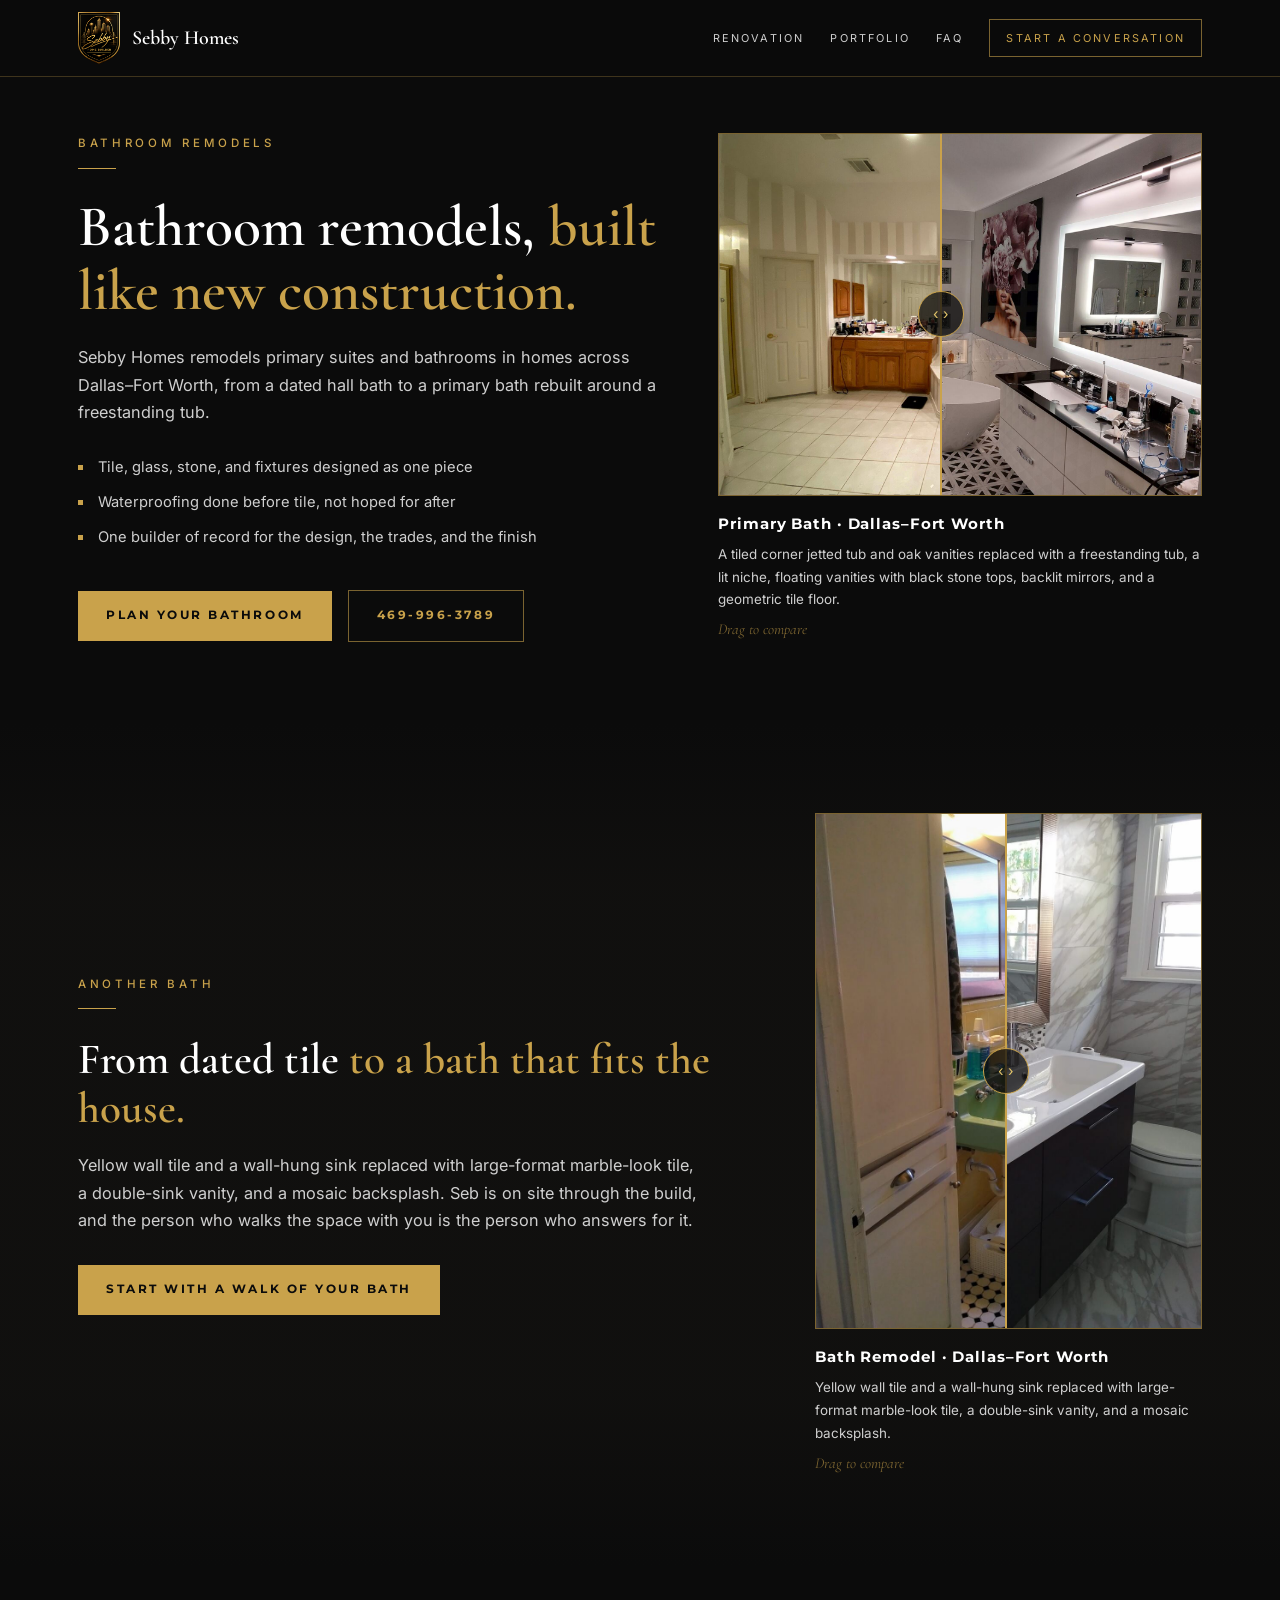
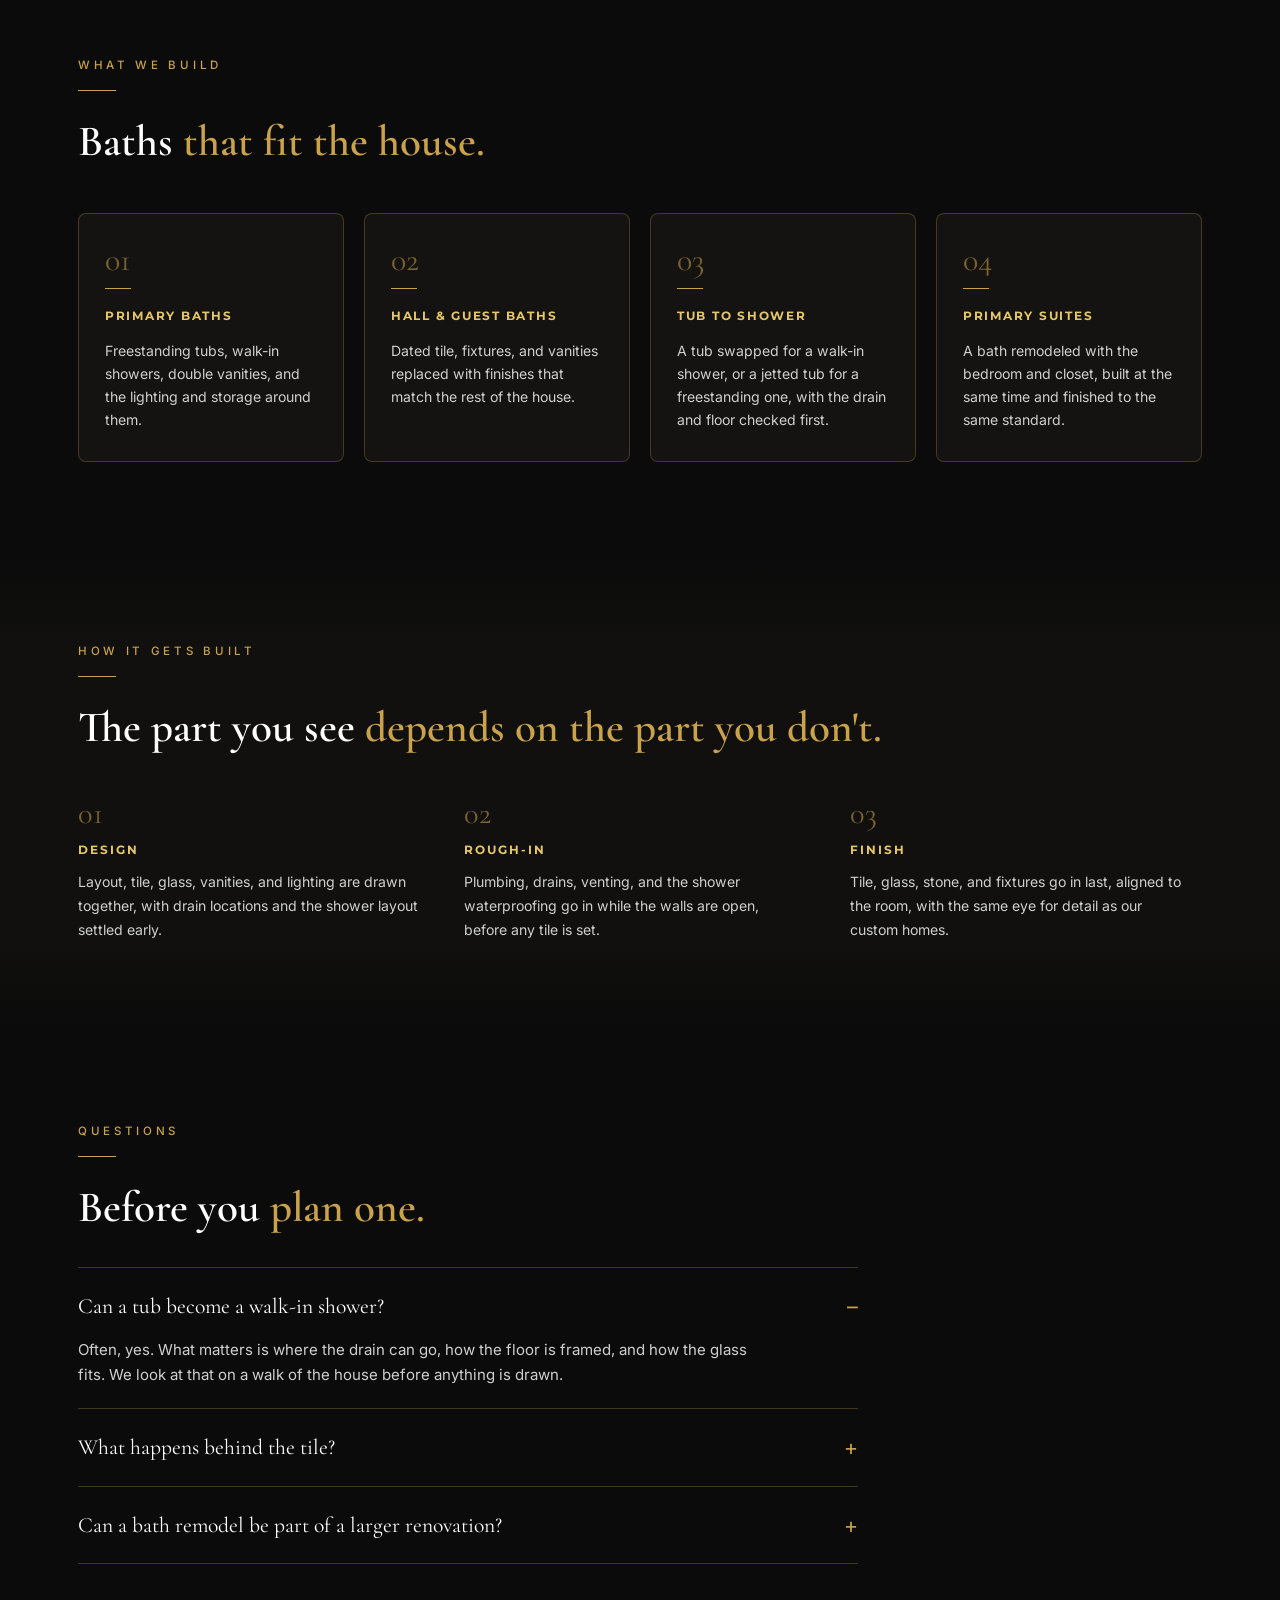
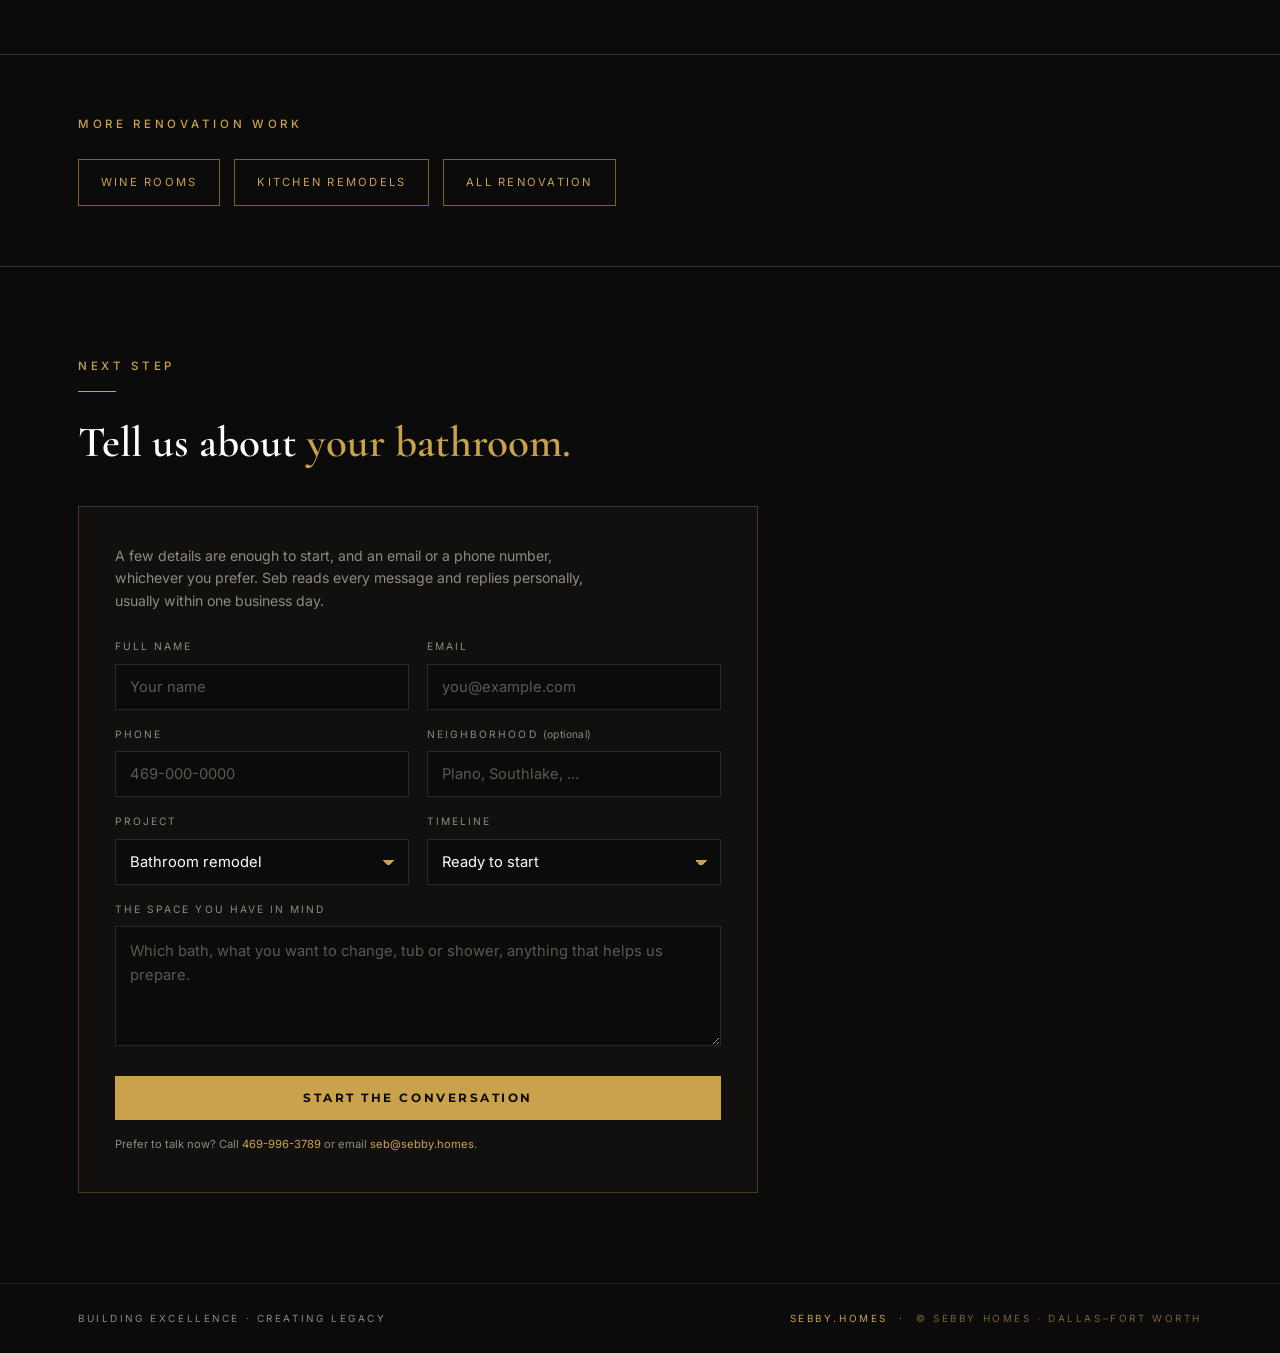
==== bathroom-remodel/index.html @ ac3e48a1 "Count phone-number taps as a phone_tap conversion A tap on any tel: link sends a custom OpenAI pixel" ====
<!DOCTYPE html>
<html lang="en">
<head>
<meta charset="UTF-8">
<!-- ChatGPT Ads Measurement Pixel (data source sebby.homes) -->
<script>
  (function (w, d, s, u) {
    if (w.oaiq) return;
    var q = function () { q.q.push(arguments); };
    q.q = [];
    w.oaiq = q;
    var js = d.createElement(s);
    js.async = true;
    js.src = u;
    var f = d.getElementsByTagName(s)[0];
    f.parentNode.insertBefore(js, f);
  })(window, document, "script", "https://bzrcdn.openai.com/sdk/oaiq.min.js");
  oaiq("init", { pixelId: "YWz1kEyitvtSHHxhEwzzA8" });
</script>
<meta name="viewport" content="width=device-width, initial-scale=1.0">
<title>Bathroom &amp; Primary Bath Remodels in Dallas–Fort Worth · Sebby Homes</title>
<meta name="description" content="Sebby Homes remodels primary baths and bathrooms in Dallas–Fort Worth homes: tile, glass, stone, vanities, and the waterproofing and plumbing behind them, under one builder of record.">
<link rel="canonical" href="https://sebby.homes/bathroom-remodel/">
<meta name="robots" content="index,follow,max-image-preview:large,max-snippet:-1">
<meta name="theme-color" content="#0B0B0B">
<meta name="author" content="Sebby Homes">
<meta name="geo.region" content="US-TX">
<meta name="geo.placename" content="Dallas–Fort Worth, Texas">
<meta property="og:type" content="website">
<meta property="og:site_name" content="Sebby Homes">
<meta property="og:url" content="https://sebby.homes/bathroom-remodel/">
<meta property="og:title" content="Bathroom &amp; Primary Bath Remodels in Dallas–Fort Worth">
<meta property="og:description" content="Primary baths and bathrooms remodeled by Sebby Homes across Dallas–Fort Worth, held to the same standard as our new construction.">
<meta property="og:image" content="https://sebby.homes/assets/photos/reno_bath01_after.jpg">
<meta property="og:image:alt" content="Primary bath with a freestanding tub, lit wall niche, floating vanities, and a geometric tile floor">
<meta name="twitter:card" content="summary_large_image">
<meta name="twitter:image" content="https://sebby.homes/assets/photos/reno_bath01_after.jpg">
<link rel="apple-touch-icon" href="../assets/logo.png">
<link rel="icon" type="image/png" href="../assets/logo.png">
<link rel="preconnect" href="https://fonts.googleapis.com">
<link rel="preconnect" href="https://fonts.gstatic.com" crossorigin>
<link href="https://fonts.googleapis.com/css2?family=Montserrat:wght@600;700;900&family=Cormorant+Garamond:ital,wght@0,500;0,600;1,500&family=Inter:wght@400;500&display=swap" rel="stylesheet">
<script type="application/ld+json">
{
  "@context": "https://schema.org",
  "@graph": [
    {
      "@type": "Service",
      "@id": "https://sebby.homes/bathroom-remodel/#service",
      "name": "Bathroom and primary bath remodeling",
      "serviceType": "Bathroom remodel design and construction",
      "description": "Primary bath and bathroom remodels in existing homes across Dallas–Fort Worth: tile, glass, stone, vanities, and the waterproofing and plumbing behind them.",
      "image": "https://sebby.homes/assets/photos/reno_bath01_after.jpg",
      "url": "https://sebby.homes/bathroom-remodel/",
      "areaServed": {
        "@type": "Place",
        "name": "Dallas–Fort Worth, Texas"
      },
      "provider": {
        "@type": "GeneralContractor",
        "@id": "https://sebby.homes/#business",
        "name": "Sebby Homes",
        "url": "https://sebby.homes/",
        "telephone": "+1-469-996-3789",
        "email": "seb@sebby.homes"
      }
    },
    {
      "@type": "FAQPage",
      "mainEntity": [
        {
          "@type": "Question",
          "name": "Can a tub become a walk-in shower?",
          "acceptedAnswer": {
            "@type": "Answer",
            "text": "Often, yes. What matters is where the drain can go, how the floor is framed, and how the glass fits. We look at that on a walk of the house before anything is drawn."
          }
        },
        {
          "@type": "Question",
          "name": "What happens behind the tile?",
          "acceptedAnswer": {
            "@type": "Answer",
            "text": "The shower is waterproofed and the drains and venting are set before any tile goes on. It is the part you won't see once the room is finished, and the part that decides how it holds up."
          }
        },
        {
          "@type": "Question",
          "name": "Can a bath remodel be part of a larger renovation?",
          "acceptedAnswer": {
            "@type": "Answer",
            "text": "Yes. Baths are often remodeled with the primary suite or a whole-home renovation, and doing it at the same time means the walls are opened once."
          }
        }
      ]
    }
  ]
}
</script>
<style>
:root{
  --black:#0B0B0B;
  --panel:#141311;
  --gold:#C9A24B;
  --gold-bright:#E5C76B;
  --gold-dim:#7A6330;
  --gold-faint:rgba(201,162,75,.28);
  --white:#FFFFFF;
  --muted:#CFCFCF;
  --muted-dim:#8F8A80;
}
*{margin:0;padding:0;box-sizing:border-box}
html{scroll-behavior:smooth}
body{background:var(--black);color:var(--muted);font-family:'Inter',sans-serif;font-size:16px;line-height:1.7;-webkit-font-smoothing:antialiased}
::selection{background:var(--gold);color:var(--black)}
img{display:block;max-width:100%}
a{color:var(--gold);text-decoration:none}
.caps{font-family:'Inter',sans-serif;text-transform:uppercase;letter-spacing:.32em;font-weight:500}
.wrap{max-width:1180px;margin:0 auto;padding:0 28px}
@media(max-width:640px){.wrap{padding:0 16px}}
.rule{width:38px;height:1px;background:var(--gold);border:0;margin:14px 0 26px}
.eyebrow{color:var(--gold);font-size:.72rem}
section{padding:90px 0}
h1,h2{font-family:'Cormorant Garamond',serif;font-weight:600;color:var(--white);line-height:1.12}
h1{font-size:clamp(2.3rem,5.4vw,3.6rem)}
h2{font-size:clamp(1.9rem,4vw,2.7rem)}
h1 em,h2 em{font-style:normal;color:var(--gold)}
.lede{max-width:620px;margin-top:20px;color:var(--muted);font-size:1.02rem}

/* nav: compact, the crest stays small so the page opens on the headline */
nav{position:sticky;top:0;z-index:50;background:rgba(11,11,11,.94);backdrop-filter:blur(10px);border-bottom:1px solid var(--gold-faint)}
nav .wrap{display:flex;align-items:center;justify-content:space-between;gap:16px;padding-top:12px;padding-bottom:12px}
nav .brand{display:flex;align-items:center;gap:12px;flex-shrink:0}
nav .brand img{height:52px;width:auto}
nav .brand b{font-family:'Cormorant Garamond',serif;color:var(--white);font-weight:600;font-size:1.25rem}
nav .links{display:flex;gap:26px;align-items:center}
nav .links a{color:var(--muted);font-size:.68rem;letter-spacing:.2em;text-transform:uppercase;white-space:nowrap;transition:color .3s}
nav .links a:hover{color:var(--gold-bright)}
nav .links a.cta{border:1px solid var(--gold-dim);color:var(--gold);padding:9px 16px}
nav .links a.cta:hover{background:var(--gold);color:var(--black)}
@media(max-width:760px){nav .links a:not(.cta){display:none}nav .brand b{display:none}nav .brand img{height:44px}}

/* intro: copy beside the before / after */
.intro{padding:56px 0 80px}
.introGrid{display:grid;grid-template-columns:6fr 5fr;gap:60px;align-items:center}
@media(max-width:900px){.introGrid{grid-template-columns:1fr;gap:40px}}
.introGrid .facts{list-style:none;margin-top:28px}
.introGrid .facts li{position:relative;padding-left:20px;font-size:.92rem;margin-bottom:10px}
.introGrid .facts li::before{content:"";position:absolute;left:0;top:.66em;width:5px;height:5px;background:var(--gold)}
.btn{display:inline-block;margin-top:30px;background:var(--gold);color:var(--black);padding:15px 28px;font-family:'Montserrat',sans-serif;font-weight:700;font-size:.72rem;letter-spacing:.22em;text-transform:uppercase;transition:background .3s}
.btn:hover{background:var(--gold-bright)}
.btn.ghost{background:none;border:1px solid var(--gold-dim);color:var(--gold);margin-left:12px}
.btn.ghost:hover{background:var(--gold);color:var(--black)}
@media(max-width:480px){.btn.ghost{margin-left:0}}

/* before / after: same behavior as the homepage sliders. Before is the left layer, after the right. */
.baFig{margin:0;min-width:0;max-width:480px;justify-self:center;width:100%}
.ba{position:relative;aspect-ratio:3/4;overflow:hidden;border:1px solid var(--gold-dim);background:var(--panel);cursor:ew-resize;touch-action:pan-y;user-select:none;-webkit-user-select:none;outline:none}
.ba:focus-visible{border-color:var(--gold-bright)}
.ba img{position:absolute;inset:0;width:100%;height:100%;object-fit:cover;display:block;pointer-events:none}
.ba .baBefore{position:absolute;inset:0;clip-path:inset(0 calc(100% - var(--pos,50%)) 0 0)}
.baLine{position:absolute;top:0;bottom:0;left:var(--pos,50%);width:2px;margin-left:-1px;background:var(--gold);pointer-events:none}
.baKnob{position:absolute;top:50%;left:50%;width:46px;height:46px;margin:-23px 0 0 -23px;border-radius:50%;border:1px solid var(--gold);background:rgba(11,11,11,.72);display:flex;align-items:center;justify-content:center;gap:6px;color:var(--gold-bright);font-size:.9rem;line-height:1}
.baFig figcaption{margin-top:16px}
.baFig h3{font-family:'Montserrat',sans-serif;font-size:.92rem;font-weight:700;letter-spacing:.06em;color:var(--white)}
.baFig .feat{font-size:.84rem;color:var(--muted);margin-top:6px}
.baHint{font-family:'Cormorant Garamond',serif;font-style:italic;color:var(--gold-dim);font-size:.95rem;margin-top:6px}

/* build film: vertical phone video beside the copy */
.filmGrid{display:grid;grid-template-columns:7fr 4fr;gap:60px;align-items:center}
@media(max-width:860px){.filmGrid{grid-template-columns:1fr;gap:36px}}
.filmVid{width:100%;max-width:340px;height:auto;aspect-ratio:640/1136;justify-self:center;border:1px solid var(--gold-dim);background:var(--panel);box-shadow:0 30px 70px rgba(0,0,0,.5)}

/* cards */
.grid4{display:grid;grid-template-columns:repeat(4,1fr);gap:20px;margin-top:48px}
@media(max-width:980px){.grid4{grid-template-columns:repeat(2,1fr)}}
@media(max-width:560px){.grid4{grid-template-columns:1fr}}
.card{background:var(--panel);border:1px solid var(--gold-faint);border-radius:8px;padding:30px 26px}
.card .num{font-family:'Cormorant Garamond',serif;font-size:2rem;color:var(--gold-dim);line-height:1}
.card .numRule{width:26px;height:1px;background:var(--gold);margin:12px 0 16px}
.card h3{font-family:'Montserrat',sans-serif;font-size:.78rem;font-weight:700;letter-spacing:.14em;color:var(--gold-bright);text-transform:uppercase;margin-bottom:12px}
.card p{font-size:.88rem;color:var(--muted);line-height:1.65}

/* build order */
.band{background:linear-gradient(180deg,rgba(20,19,17,0) 0%,rgba(20,19,17,.6) 20%,rgba(20,19,17,.6) 80%,rgba(20,19,17,0) 100%)}
.steps{display:grid;grid-template-columns:repeat(3,1fr);gap:34px;margin-top:48px}
@media(max-width:860px){.steps{grid-template-columns:1fr}}
.step .n{font-family:'Cormorant Garamond',serif;font-size:1.9rem;color:var(--gold-dim);line-height:1}
.step h3{font-family:'Montserrat',sans-serif;font-size:.76rem;font-weight:700;letter-spacing:.16em;color:var(--gold-bright);text-transform:uppercase;margin-top:10px}
.step p{font-size:.88rem;margin-top:10px;max-width:340px}

/* faq */
.faq{max-width:780px}
.faq details{border-top:1px solid var(--gold-faint);padding:20px 0}
.faq details:last-child{border-bottom:1px solid var(--gold-faint)}
.faq summary{cursor:pointer;list-style:none;font-family:'Cormorant Garamond',serif;font-size:1.35rem;color:var(--white);display:flex;justify-content:space-between;gap:20px}
.faq summary::-webkit-details-marker{display:none}
.faq summary::after{content:"+";color:var(--gold);font-family:'Inter',sans-serif}
.faq details[open] summary::after{content:"\2013"}
.faq details p{margin-top:12px;font-size:.94rem;max-width:680px}

/* contact form: same fields and endpoint as the homepage */
.contact{border-top:1px solid var(--gold-faint)}
.cform{position:relative;margin-top:40px;max-width:680px;border:1px solid var(--gold-faint);background:rgba(18,17,16,.86);padding:38px 36px}
.cform .csub{font-size:.88rem;color:var(--muted-dim);line-height:1.6;max-width:500px}
.cform form{margin-top:26px;display:grid;grid-template-columns:1fr 1fr;gap:16px 18px}
.cform .full{grid-column:1/-1}
.cform label{display:block;font-size:.64rem;letter-spacing:.2em;text-transform:uppercase;color:var(--muted-dim);margin-bottom:8px}
.cform input,.cform select,.cform textarea{background:#0B0B0B;border:1px solid #2c2a26;color:var(--white);padding:13px 14px;font-family:'Inter',sans-serif;font-size:.92rem;width:100%;outline:none;border-radius:0;-webkit-appearance:none;appearance:none;transition:border-color .3s}
.cform select{background-image:linear-gradient(45deg,transparent 50%,var(--gold) 50%),linear-gradient(135deg,var(--gold) 50%,transparent 50%);background-position:calc(100% - 19px) calc(50% + 1px),calc(100% - 13px) calc(50% + 1px);background-size:6px 6px,6px 6px;background-repeat:no-repeat;padding-right:38px;cursor:pointer}
.cform select option{background:#0B0B0B;color:var(--white)}
.cform textarea{resize:vertical;min-height:120px;line-height:1.6}
.cform input:focus,.cform select:focus,.cform textarea:focus{border-color:var(--gold)}
.cform input::placeholder,.cform textarea::placeholder{color:#5d5952}
.cform .hp{position:absolute;left:-9999px;width:1px;height:1px;overflow:hidden}
.cform .csubmit{margin-top:6px;background:var(--gold);color:var(--black);border:0;padding:15px;font-family:'Montserrat',sans-serif;font-weight:700;font-size:.72rem;letter-spacing:.22em;text-transform:uppercase;cursor:pointer;transition:background .3s}
.cform .csubmit:hover{background:var(--gold-bright)}
.cform .csubmit:disabled{opacity:.5;cursor:wait}
.cform .cfine{grid-column:1/-1;font-size:.7rem;color:var(--muted-dim);line-height:1.6}
.cmsg{margin-top:20px;font-size:.88rem;line-height:1.7;display:none}
.cmsg.ok{display:block;color:var(--gold-bright)}
.cmsg.err{display:block;color:#d27a6a}
@media(max-width:640px){.cform{padding:28px 20px}.cform form{grid-template-columns:1fr}}

footer{border-top:1px solid rgba(201,162,75,.18);padding:26px 0}
footer .wrap{display:flex;justify-content:space-between;align-items:center;flex-wrap:wrap;gap:12px}
footer span{font-size:.62rem;letter-spacing:.26em;text-transform:uppercase;color:var(--muted-dim)}
footer span.gold{color:var(--gold-dim)}

/* landscape before / after */
.ba.wide{aspect-ratio:4/3}
.baFig.wideFig{max-width:600px}
/* sibling pages */
.more{border-top:1px solid var(--gold-faint);padding:60px 0}
.moreRow{display:flex;flex-wrap:wrap;gap:14px;margin-top:24px}
.moreRow a{border:1px solid var(--gold-dim);color:var(--gold);padding:13px 22px;font-size:.7rem;letter-spacing:.2em;text-transform:uppercase;transition:all .3s}
.moreRow a:hover{background:var(--gold);color:var(--black)}
</style>
</head>
<body>

<nav>
  <div class="wrap">
    <a class="brand" href="../">
      <img src="../assets/logo.png" alt="Sebby Homes crest">
      <b>Sebby Homes</b>
    </a>
    <div class="links">
      <a href="../#renovation">Renovation</a>
      <a href="../#proof">Portfolio</a>
      <a href="#faq">FAQ</a>
      <a href="#contact" class="cta">Start a Conversation</a>
    </div>
  </div>
</nav>

<main>
<section class="intro">
  <div class="wrap introGrid">
    <div>
      <div class="eyebrow caps">Bathroom Remodels</div>
      <hr class="rule">
      <h1>Bathroom remodels, <em>built like new construction.</em></h1>
      <p class="lede">Sebby Homes remodels primary suites and bathrooms in homes across Dallas–Fort Worth, from a dated hall bath to a primary bath rebuilt around a freestanding tub.</p>
      <ul class="facts">
        <li>Tile, glass, stone, and fixtures designed as one piece</li>
        <li>Waterproofing done before tile, not hoped for after</li>
        <li>One builder of record for the design, the trades, and the finish</li>
      </ul>
      <a class="btn" href="#contact">Plan your bathroom</a>
      <a class="btn ghost" href="tel:+14699963789">469-996-3789</a>
    </div>
    <figure class="baFig wideFig">
      <div class="ba wide" id="baBath" role="slider" tabindex="0" aria-label="Primary bath, before and after. Drag or use the arrow keys to compare."
           aria-valuemin="0" aria-valuemax="100" aria-valuenow="50">
        <img src="../assets/photos/reno_bath01_after.jpg" width="1600" height="1200"
             alt="After: primary bath with a freestanding tub, lit wall niche, floating vanities with black stone tops, backlit mirrors, and a black-and-white geometric tile floor">
        <div class="baBefore">
          <img src="../assets/photos/reno_bath01_before.jpg" width="1600" height="1200"
               alt="Before: primary bath with striped wallpaper, oak vanities, and a tiled corner jetted tub">
        </div>
        <div class="baLine" aria-hidden="true"><div class="baKnob">&#8249; &#8250;</div></div>
      </div>
      <figcaption>
        <h3>Primary Bath · Dallas–Fort Worth</h3>
        <div class="feat">A tiled corner jetted tub and oak vanities replaced with a freestanding tub, a lit niche, floating vanities with black stone tops, backlit mirrors, and a geometric tile floor.</div>
        <div class="baHint">Drag to compare</div>
      </figcaption>
    </figure>
  </div>
</section>

<section class="band">
  <div class="wrap filmGrid">
    <div>
      <div class="eyebrow caps">Another Bath</div>
      <hr class="rule">
      <h2>From dated tile <em>to a bath that fits the house.</em></h2>
      <p class="lede">Yellow wall tile and a wall-hung sink replaced with large-format
      marble-look tile, a double-sink vanity, and a mosaic backsplash. Seb is on site through the build, and the person who walks the space with you is the person who answers for it.</p>
      <a class="btn" href="#contact">Start with a walk of your bath</a>
    </div>
    <figure class="baFig">
      <div class="ba" id="baBath2" role="slider" tabindex="0" aria-label="Bathroom, before and after. Drag or use the arrow keys to compare."
           aria-valuemin="0" aria-valuemax="100" aria-valuenow="50">
        <img src="../assets/photos/reno_bath02_after.jpg" width="900" height="1200"
             alt="After: bathroom with large-format marble-look tile, a double-sink vanity with dark drawers, and a mosaic backsplash">
        <div class="baBefore">
          <img src="../assets/photos/reno_bath02_before.jpg" width="900" height="1200"
               alt="Before: bathroom with yellow wall tile, a wall-hung green sink, and an octagon mosaic floor">
        </div>
        <div class="baLine" aria-hidden="true"><div class="baKnob">&#8249; &#8250;</div></div>
      </div>
      <figcaption>
        <h3>Bath Remodel · Dallas–Fort Worth</h3>
        <div class="feat">Yellow wall tile and a wall-hung sink replaced with large-format marble-look tile, a double-sink vanity, and a mosaic backsplash.</div>
        <div class="baHint">Drag to compare</div>
      </figcaption>
    </figure>
  </div>
</section>

<section>
  <div class="wrap">
    <div class="eyebrow caps">What we build</div>
    <hr class="rule">
    <h2>Baths <em>that fit the house.</em></h2>
    <div class="grid4">
      <div class="card"><div class="num">01</div><div class="numRule"></div>
        <h3>Primary Baths</h3>
        <p>Freestanding tubs, walk-in showers, double vanities, and the lighting and storage around them.</p></div>
      <div class="card"><div class="num">02</div><div class="numRule"></div>
        <h3>Hall &amp; Guest Baths</h3>
        <p>Dated tile, fixtures, and vanities replaced with finishes that match the rest of the house.</p></div>
      <div class="card"><div class="num">03</div><div class="numRule"></div>
        <h3>Tub to Shower</h3>
        <p>A tub swapped for a walk-in shower, or a jetted tub for a freestanding one, with the drain and floor checked first.</p></div>
      <div class="card"><div class="num">04</div><div class="numRule"></div>
        <h3>Primary Suites</h3>
        <p>A bath remodeled with the bedroom and closet, built at the same time and finished to the same standard.</p></div>
    </div>
  </div>
</section>

<section class="band">
  <div class="wrap">
    <div class="eyebrow caps">How it gets built</div>
    <hr class="rule">
    <h2>The part you see <em>depends on the part you don't.</em></h2>
    <div class="steps">
      <div class="step"><div class="n">01</div><h3>Design</h3>
        <p>Layout, tile, glass, vanities, and lighting are drawn together, with drain locations and the shower layout settled early.</p></div>
      <div class="step"><div class="n">02</div><h3>Rough-in</h3>
        <p>Plumbing, drains, venting, and the shower waterproofing go in while the walls are open, before any tile is set.</p></div>
      <div class="step"><div class="n">03</div><h3>Finish</h3>
        <p>Tile, glass, stone, and fixtures go in last, aligned to the room, with the same eye for detail as our custom homes.</p></div>
    </div>
  </div>
</section>

<section id="faq">
  <div class="wrap">
    <div class="eyebrow caps">Questions</div>
    <hr class="rule">
    <h2>Before you <em>plan one.</em></h2>
    <div class="faq" style="margin-top:36px">
      <details open>
        <summary>Can a tub become a walk-in shower?</summary>
        <p>Often, yes. What matters is where the drain can go, how the floor is framed, and how the glass fits. We look at that on a walk of the house before anything is drawn.</p>
      </details>
      <details>
        <summary>What happens behind the tile?</summary>
        <p>The shower is waterproofed and the drains and venting are set before any tile goes on. It is the part you won't see once the room is finished, and the part that decides how it holds up.</p>
      </details>
      <details>
        <summary>Can a bath remodel be part of a larger renovation?</summary>
        <p>Yes. Baths are often remodeled with the primary suite or a whole-home renovation, and doing it at the same time means the walls are opened once.</p>
      </details>
    </div>
  </div>
</section>

<section class="more">
  <div class="wrap">
    <div class="eyebrow caps">More renovation work</div>
    <div class="moreRow">
      <a href="../wine-rooms/">Wine Rooms</a>
      <a href="../kitchen-remodel/">Kitchen Remodels</a>
      <a href="../#renovation">All renovation</a>
    </div>
  </div>
</section>

<section class="contact" id="contact">
  <div class="wrap">
    <div class="eyebrow caps">Next Step</div>
    <hr class="rule">
    <h2>Tell us about <em>your bathroom.</em></h2>
    <div class="cform">
      <div class="csub">A few details are enough to start, and an email or a phone number,
      whichever you prefer. Seb reads every message and replies personally, usually
      within one business day.</div>
      <form id="cform" novalidate>
        <div>
          <label for="cname">Full name</label>
          <input type="text" id="cname" name="name" autocomplete="name" required maxlength="80" placeholder="Your name">
        </div>
        <div>
          <label for="cemail">Email</label>
          <input type="email" id="cemail" name="email" autocomplete="email" maxlength="120" placeholder="you@example.com">
        </div>
        <div>
          <label for="cphone">Phone</label>
          <input type="tel" id="cphone" name="phone" autocomplete="tel" maxlength="40" placeholder="469-000-0000">
        </div>
        <div>
          <label for="clocation">Neighborhood <span style="text-transform:none;letter-spacing:.04em">(optional)</span></label>
          <input type="text" id="clocation" name="location" maxlength="120" placeholder="Plano, Southlake, ...">
        </div>
        <div>
          <label for="ctype">Project</label>
          <select id="ctype" name="projectType">
            <option selected>Bathroom remodel</option>
            <option>Primary suite or bath as part of a larger renovation</option>
            <option>Not sure yet</option>
          </select>
        </div>
        <div>
          <label for="ctimeline">Timeline</label>
          <select id="ctimeline" name="timeline">
            <option>Ready to start</option>
            <option>Within 6 months</option>
            <option>6 to 12 months</option>
            <option>Exploring</option>
          </select>
        </div>
        <div class="full">
          <label for="cmessage">The space you have in mind</label>
          <textarea id="cmessage" name="message" maxlength="4000" placeholder="Which bath, what you want to change, tub or shower, anything that helps us prepare."></textarea>
        </div>
        <div class="hp" aria-hidden="true">
          <label for="cwebsite">Website</label>
          <input type="text" id="cwebsite" name="website" tabindex="-1" autocomplete="off">
        </div>
        <button class="csubmit full" id="csubmit" type="submit">Start the Conversation</button>
        <div class="cfine">Prefer to talk now? Call <a href="tel:+14699963789">469-996-3789</a>
        or email <a href="mailto:seb@sebby.homes">seb@sebby.homes</a>.</div>
      </form>
      <div class="cmsg" id="cmsg" role="status" aria-live="polite"></div>
    </div>
  </div>
</section>
</main>

<footer>
  <div class="wrap">
    <span>Building Excellence · Creating Legacy</span>
    <span><a href="../">sebby.homes</a> &nbsp;·&nbsp; <span class="gold">© Sebby Homes · Dallas–Fort Worth</span></span>
  </div>
</footer>

<script>
/* ---------- contact form: same endpoint, lead id and pixel event as the homepage ---------- */
const API = 'https://api.sebby.homes';
const cform = document.getElementById('cform'),
      cmsg = document.getElementById('cmsg'),
      csubmit = document.getElementById('csubmit');
const qs = new URLSearchParams(location.search);
// A lead says where it came from; with no tags it still says it came from this page.
const leadSource = [qs.get('utm_source'), qs.get('utm_campaign')].filter(Boolean).join(' / ') || 'bathroom-remodel page';
const sha256 = async s => [...new Uint8Array(await crypto.subtle.digest('SHA-256', new TextEncoder().encode(s)))]
  .map(b => b.toString(16).padStart(2, '0')).join('');
const pixelCookie = name => {
  const c = document.cookie.split('; ').find(p => p.startsWith(name + '='));
  try { return c ? decodeURIComponent(c.slice(name.length + 1)) : ''; } catch (e) { return ''; }
};
const measureLead = async (leadId, email, phone) => {
  let digits = phone.replace(/\D/g, '').replace(/^0+/, '');
  if (digits.length === 10) digits = '1' + digits;
  const user = {country: 'US'};
  if (email) user.email_sha256 = await sha256(email.trim().toLowerCase());
  if (digits) user.phone_number_sha256 = await sha256(digits);
  oaiq('init', {user});
  oaiq('measure', 'lead_created', {type: 'customer_action'}, {event_id: leadId});
};
cform.addEventListener('submit', async e => {
  e.preventDefault();
  const val = id => document.getElementById(id).value.trim();
  const name = val('cname'), email = val('cemail'), phone = val('cphone');
  const err = name.length < 2 ? 'Please enter your full name.'
    : !email && !phone ? 'Please leave an email or a phone number so Seb can reach you.'
    : email && !/^[^@\s]+@[^@\s]+\.[^@\s]+$/.test(email) ? 'Please check your email address.'
    : phone && phone.replace(/\D/g, '').length < 10 ? 'Please check your phone number.'
    : '';
  if (err) {
    cmsg.className = 'cmsg err';
    cmsg.textContent = err;
    return;
  }
  csubmit.disabled = true;
  const leadId = 'lead_' + (crypto.randomUUID ? crypto.randomUUID() : Date.now() + '_' + Math.random().toString(36).slice(2));
  try {
    const r = await fetch(API + '/contact', {
      method: 'POST',
      headers: {'Content-Type': 'application/json'},
      body: JSON.stringify({
        name, email,
        phone,
        location: val('clocation'),
        projectType: val('ctype'),
        timeline: val('ctimeline'),
        message: val('cmessage'),
        source: leadSource,
        leadId,
        oppref: pixelCookie('__oppref'),
        obref: pixelCookie('__obref'),
        website: val('cwebsite')
      })
    });
    const j = await r.json();
    if (j.ok) {
      measureLead(leadId, email, phone).catch(() => {});
      cform.style.display = 'none';
      cmsg.className = 'cmsg ok';
      cmsg.textContent = 'Thank you, ' + name.split(' ')[0] + '. Your message is with Seb' +
        (email ? ', and a copy is on its way to ' + email + '.' : '.') +
        ' You will hear back within one business day.';
    } else if (r.status === 429) {
      cmsg.className = 'cmsg err';
      cmsg.textContent = 'We already have a message from you. Give us a few minutes, or call 469-996-3789.';
    } else { throw new Error(j.error || 'failed'); }
  } catch (err) {
    cmsg.className = 'cmsg err';
    cmsg.textContent = 'Something went wrong sending your message. Please try again, or email seb@sebby.homes.';
  }
  csubmit.disabled = false;
});

/* ---------- before / after ----------
   No labels: the before photo is always the left (clipped) layer, the after photo the right. */
const reduceMotion = matchMedia('(prefers-reduced-motion: reduce)').matches;
document.querySelectorAll('.ba').forEach(ba => {
  let pos = 50, dragging = false, touched = false, raf = 0;
  const set = v => {
    pos = Math.max(0, Math.min(100, v));
    ba.style.setProperty('--pos', pos + '%');
    ba.setAttribute('aria-valuenow', Math.round(pos));
  };
  const fromEvent = e => {
    const r = ba.getBoundingClientRect();
    set((e.clientX - r.left) / r.width * 100);
  };
  const stopSweep = () => { touched = true; cancelAnimationFrame(raf); };
  ba.addEventListener('pointerdown', e => {
    stopSweep(); dragging = true; ba.setPointerCapture(e.pointerId); fromEvent(e);
  });
  ba.addEventListener('pointermove', e => { if (dragging) fromEvent(e); });
  ['pointerup', 'pointercancel'].forEach(t => ba.addEventListener(t, () => { dragging = false; }));
  ba.addEventListener('keydown', e => {
    const step = e.shiftKey ? 10 : 2;
    if (e.key === 'ArrowLeft' || e.key === 'ArrowDown') { stopSweep(); set(pos - step); e.preventDefault(); }
    if (e.key === 'ArrowRight' || e.key === 'ArrowUp') { stopSweep(); set(pos + step); e.preventDefault(); }
    if (e.key === 'Home') { stopSweep(); set(0); e.preventDefault(); }
    if (e.key === 'End') { stopSweep(); set(100); e.preventDefault(); }
  });
  set(50);
  // Sweep the divider 14% -> 86% -> 50% while on screen, until someone grabs it.
  if (reduceMotion) return;
  const ease = t => t < .5 ? 2 * t * t : 1 - Math.pow(-2 * t + 2, 2) / 2;
  const legs = [[50, 14, 1400], [14, 86, 2200], [86, 50, 1400], [50, 50, 1600]];
  let visible = false, leg = 0, t0 = 0;
  const tick = now => {
    if (touched || !visible) return;
    const [a, b, d] = legs[leg];
    const t = Math.min(1, (now - t0) / d);
    set(a + (b - a) * ease(t));
    if (t >= 1) { leg = (leg + 1) % legs.length; t0 = now; }
    raf = requestAnimationFrame(tick);
  };
  new IntersectionObserver(([en]) => {
    visible = en.isIntersecting;
    if (visible && !touched) { cancelAnimationFrame(raf); leg = 0; t0 = performance.now(); raf = requestAnimationFrame(tick); }
  }, {threshold: .5}).observe(ba);
});
</script>
<script>
/* ---------- phone tap: a tap on any tel: link counts as a "phone_tap" conversion, once per visit ---------- */
document.addEventListener('click', e => {
  const a = e.target.closest && e.target.closest('a[href^="tel:"]');
  if (!a || !window.oaiq) return;
  try { if (sessionStorage.getItem('sh_phone_tap')) return; sessionStorage.setItem('sh_phone_tap', '1'); } catch (err) {}
  const id = 'tap_' + (crypto.randomUUID ? crypto.randomUUID() : Date.now() + '_' + Math.random().toString(36).slice(2));
  oaiq('measure', 'custom', {type: 'custom'}, {custom_event_name: 'phone_tap', event_id: id});
});
</script>
</body>
</html>
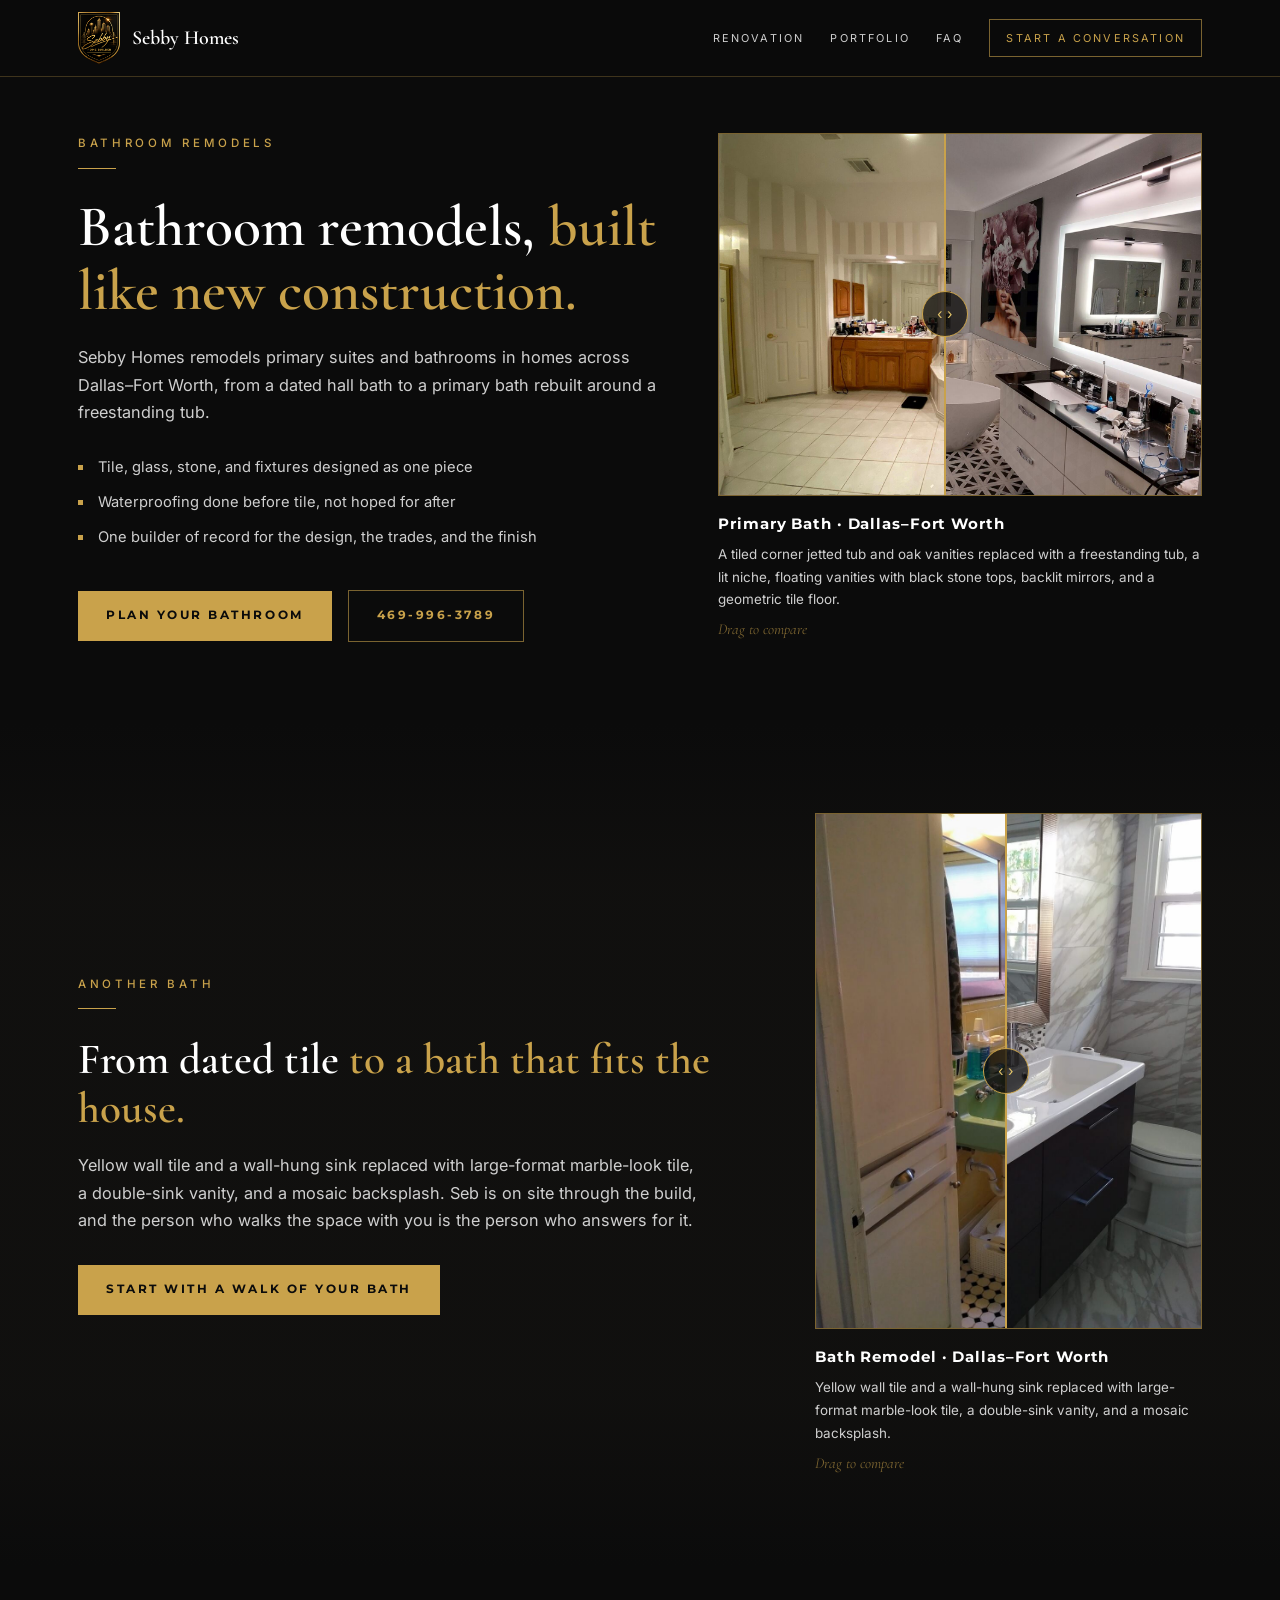
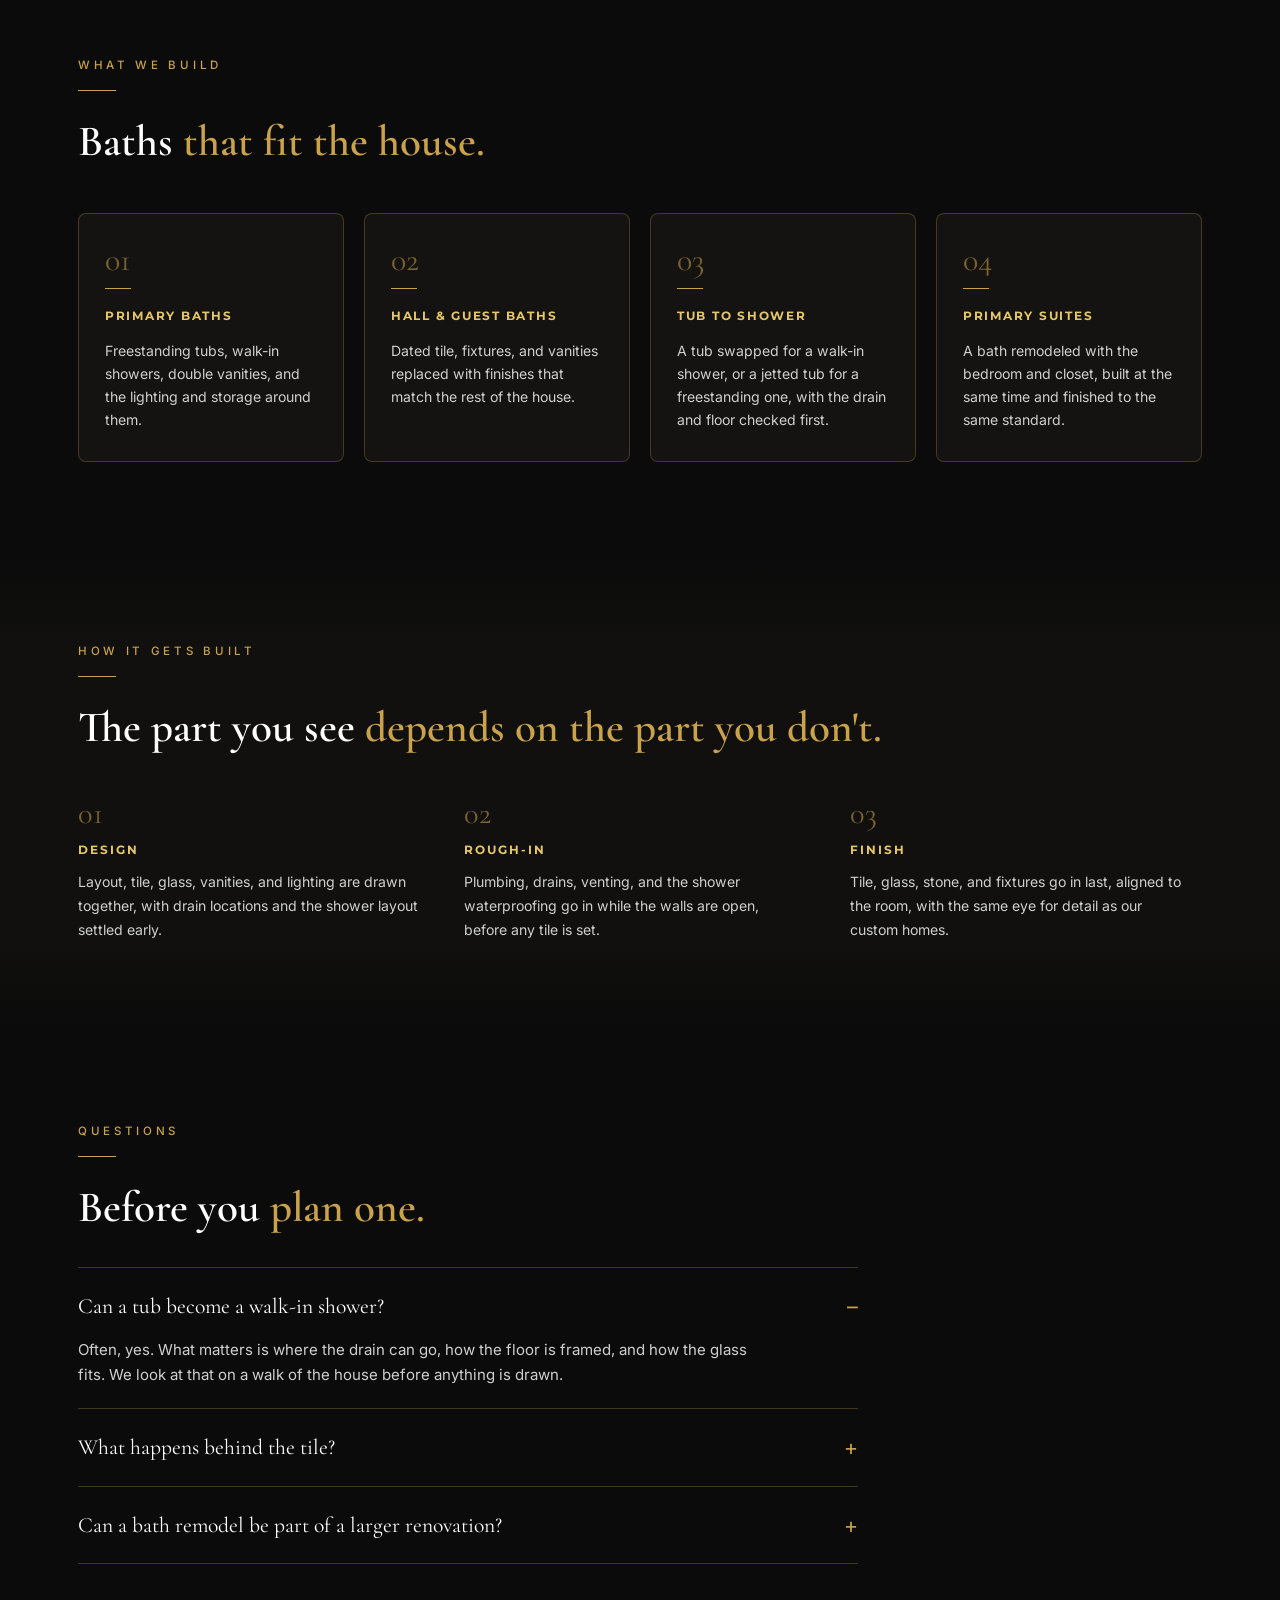
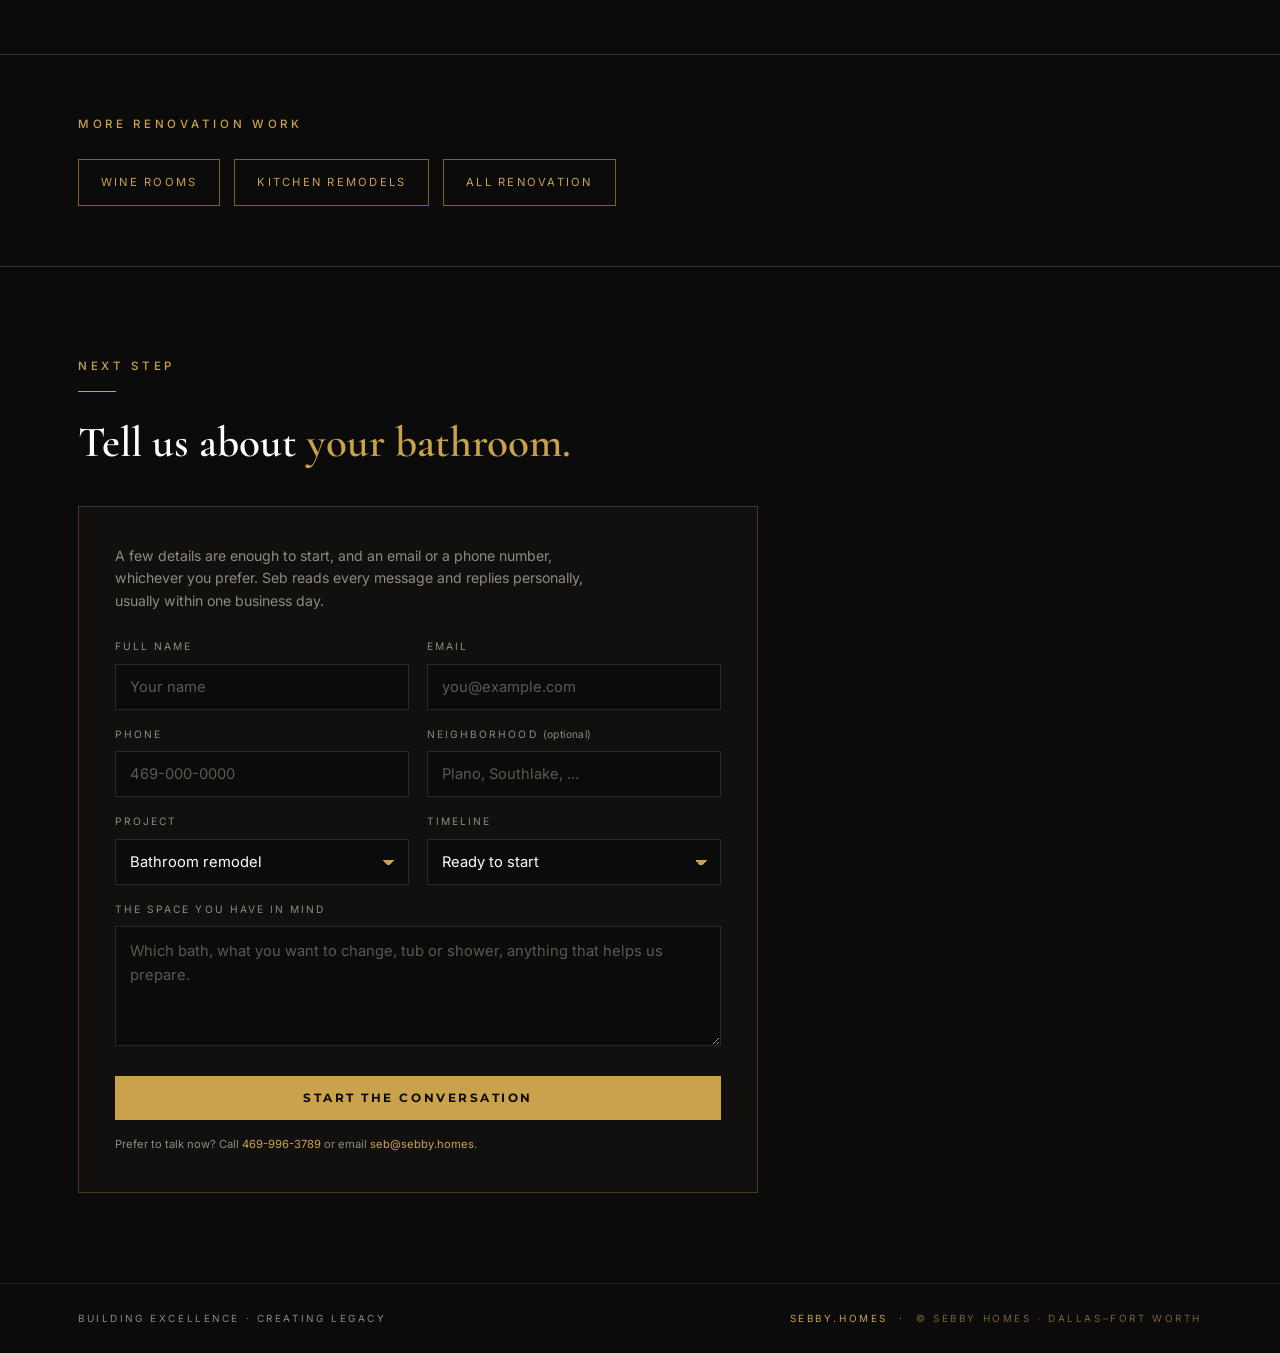
==== commit 9c800f50: "Send phone taps as appointment_scheduled so they count as a conversion Ads Manager builds conversion" ====
--- a/bathroom-remodel/index.html
+++ b/bathroom-remodel/index.html
@@ -584,13 +584,14 @@
 });
 </script>
 <script>
-/* ---------- phone tap: a tap on any tel: link counts as a "phone_tap" conversion, once per visit ---------- */
+/* ---------- phone tap: a tap on any tel: link counts once per visit. Ads Manager only builds conversions
+   on standard events, so it is sent as appointment_scheduled and reported there as the "Phone tap" conversion. ---------- */
 document.addEventListener('click', e => {
   const a = e.target.closest && e.target.closest('a[href^="tel:"]');
   if (!a || !window.oaiq) return;
   try { if (sessionStorage.getItem('sh_phone_tap')) return; sessionStorage.setItem('sh_phone_tap', '1'); } catch (err) {}
   const id = 'tap_' + (crypto.randomUUID ? crypto.randomUUID() : Date.now() + '_' + Math.random().toString(36).slice(2));
-  oaiq('measure', 'custom', {type: 'custom'}, {custom_event_name: 'phone_tap', event_id: id});
+  oaiq('measure', 'appointment_scheduled', {type: 'customer_action'}, {event_id: id});
 });
 </script>
 </body>
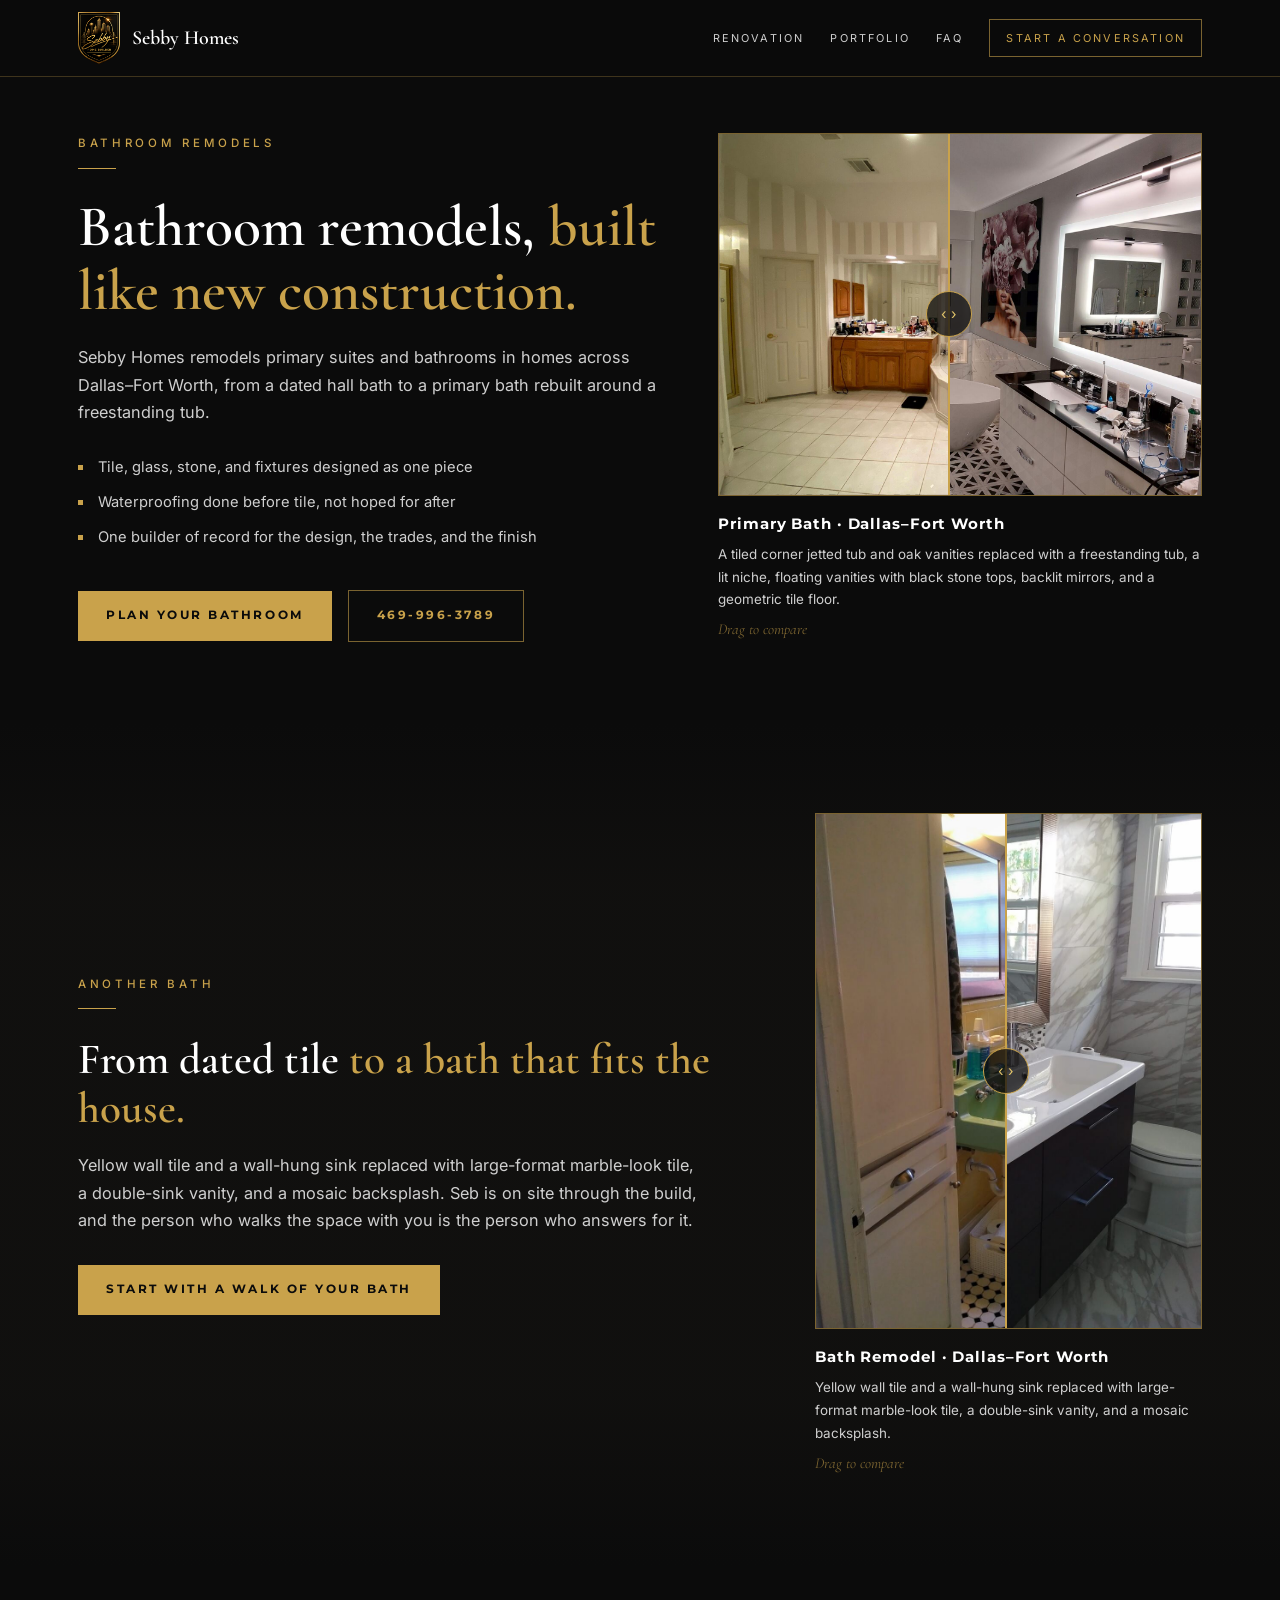
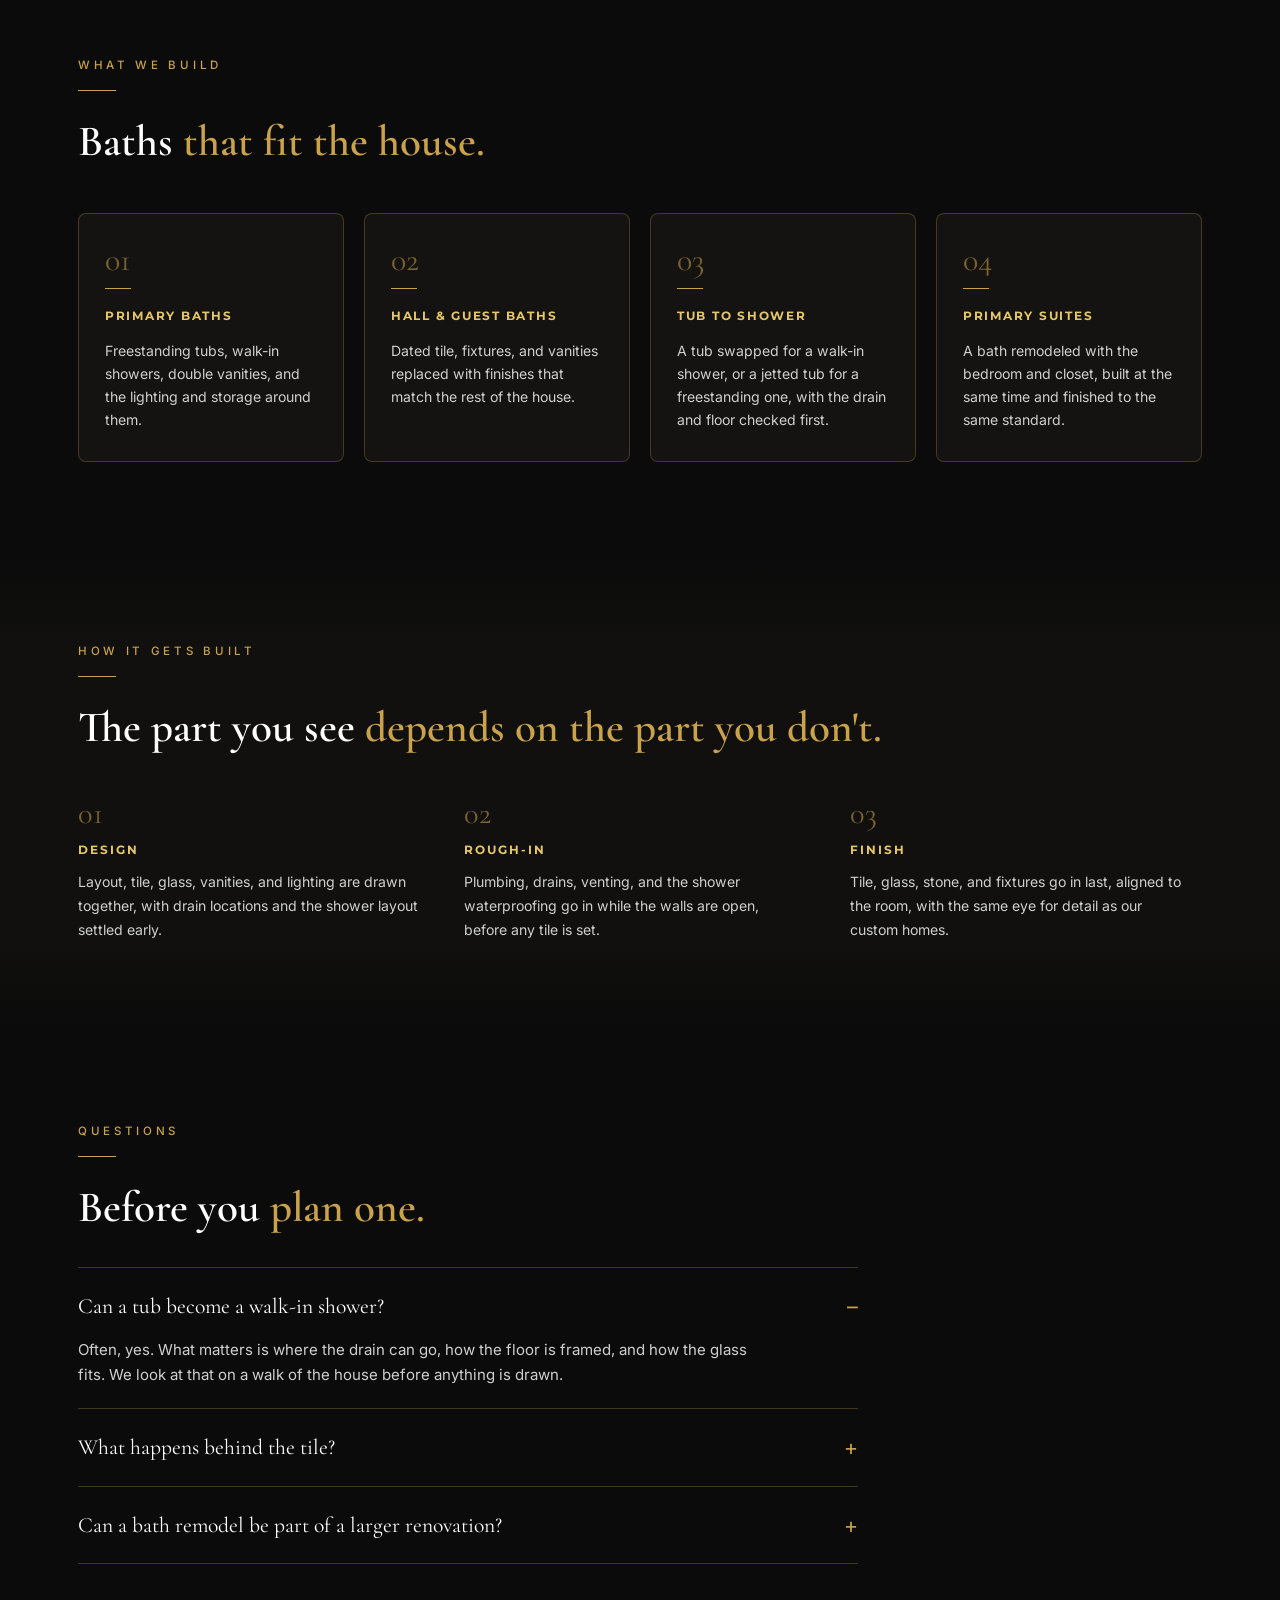
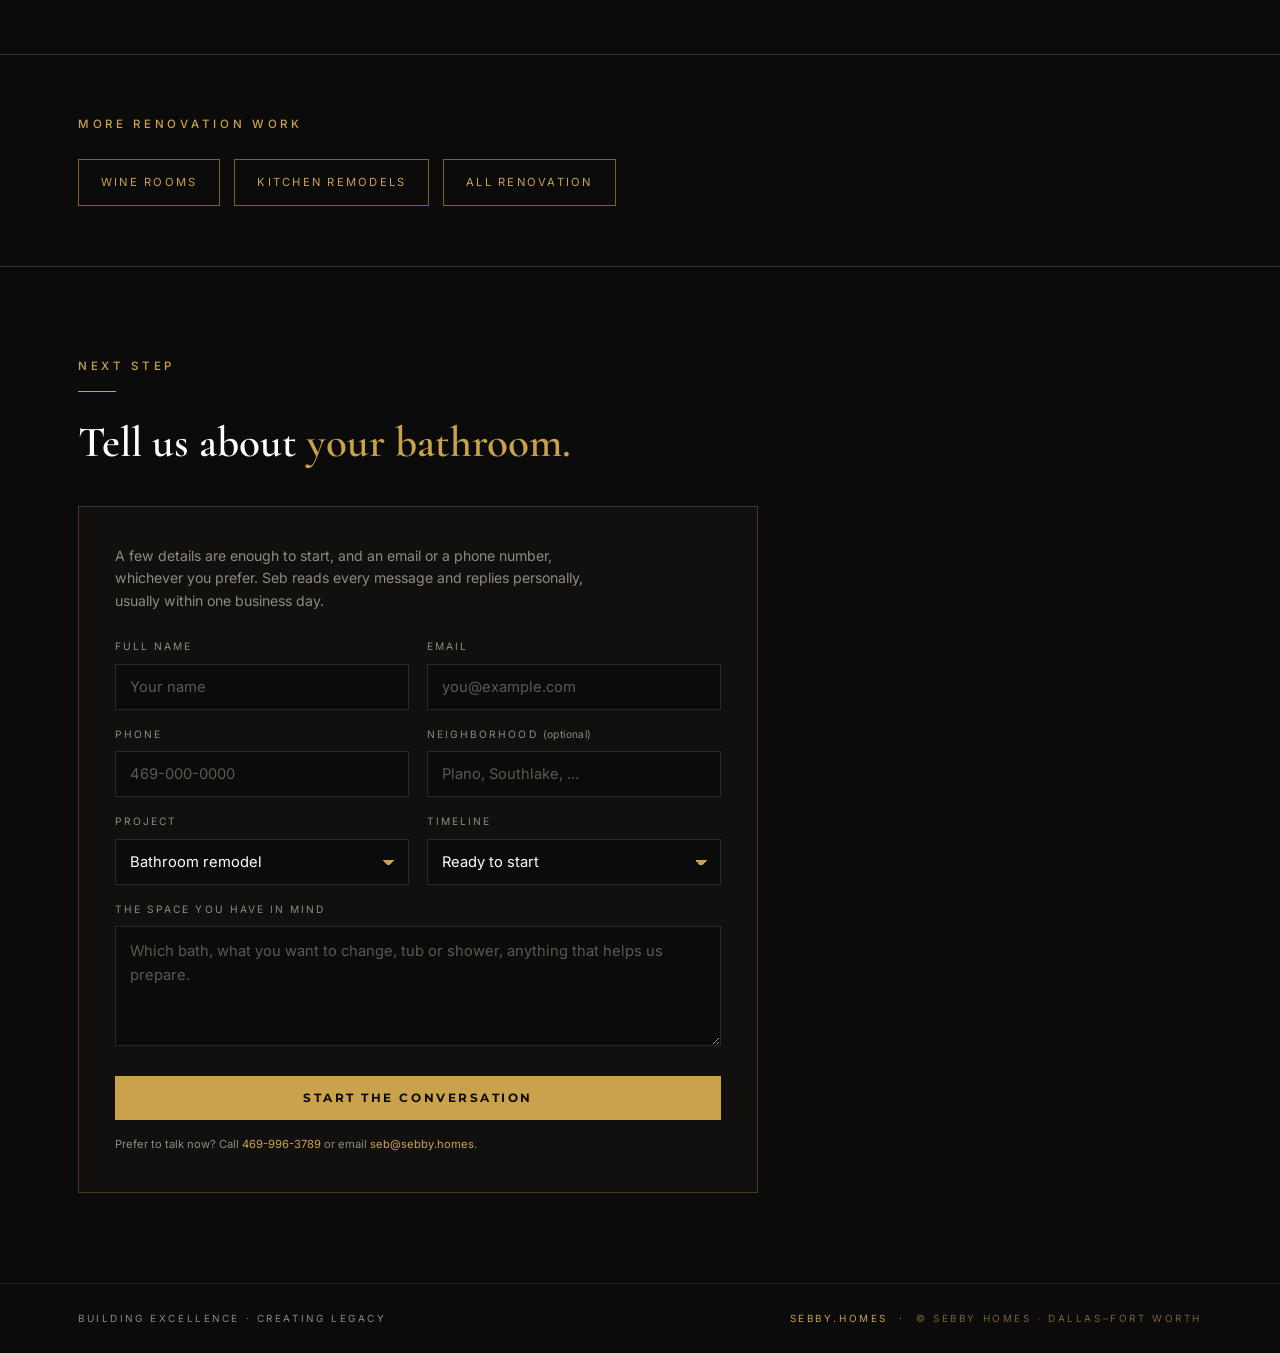
==== commit d639cd57: "Send a page_viewed pixel event on every page load Two ChatGPT ad clicks came in with no lead or phon" ====
--- a/bathroom-remodel/index.html
+++ b/bathroom-remodel/index.html
@@ -16,6 +16,8 @@
     f.parentNode.insertBefore(js, f);
   })(window, document, "script", "https://bzrcdn.openai.com/sdk/oaiq.min.js");
   oaiq("init", { pixelId: "YWz1kEyitvtSHHxhEwzzA8" });
+  // one page_viewed per load, so an ad click shows in Ads Manager even when the visitor never calls or writes
+  oaiq("measure", "page_viewed", { type: "contents" });
 </script>
 <meta name="viewport" content="width=device-width, initial-scale=1.0">
 <title>Bathroom &amp; Primary Bath Remodels in Dallas–Fort Worth · Sebby Homes</title>
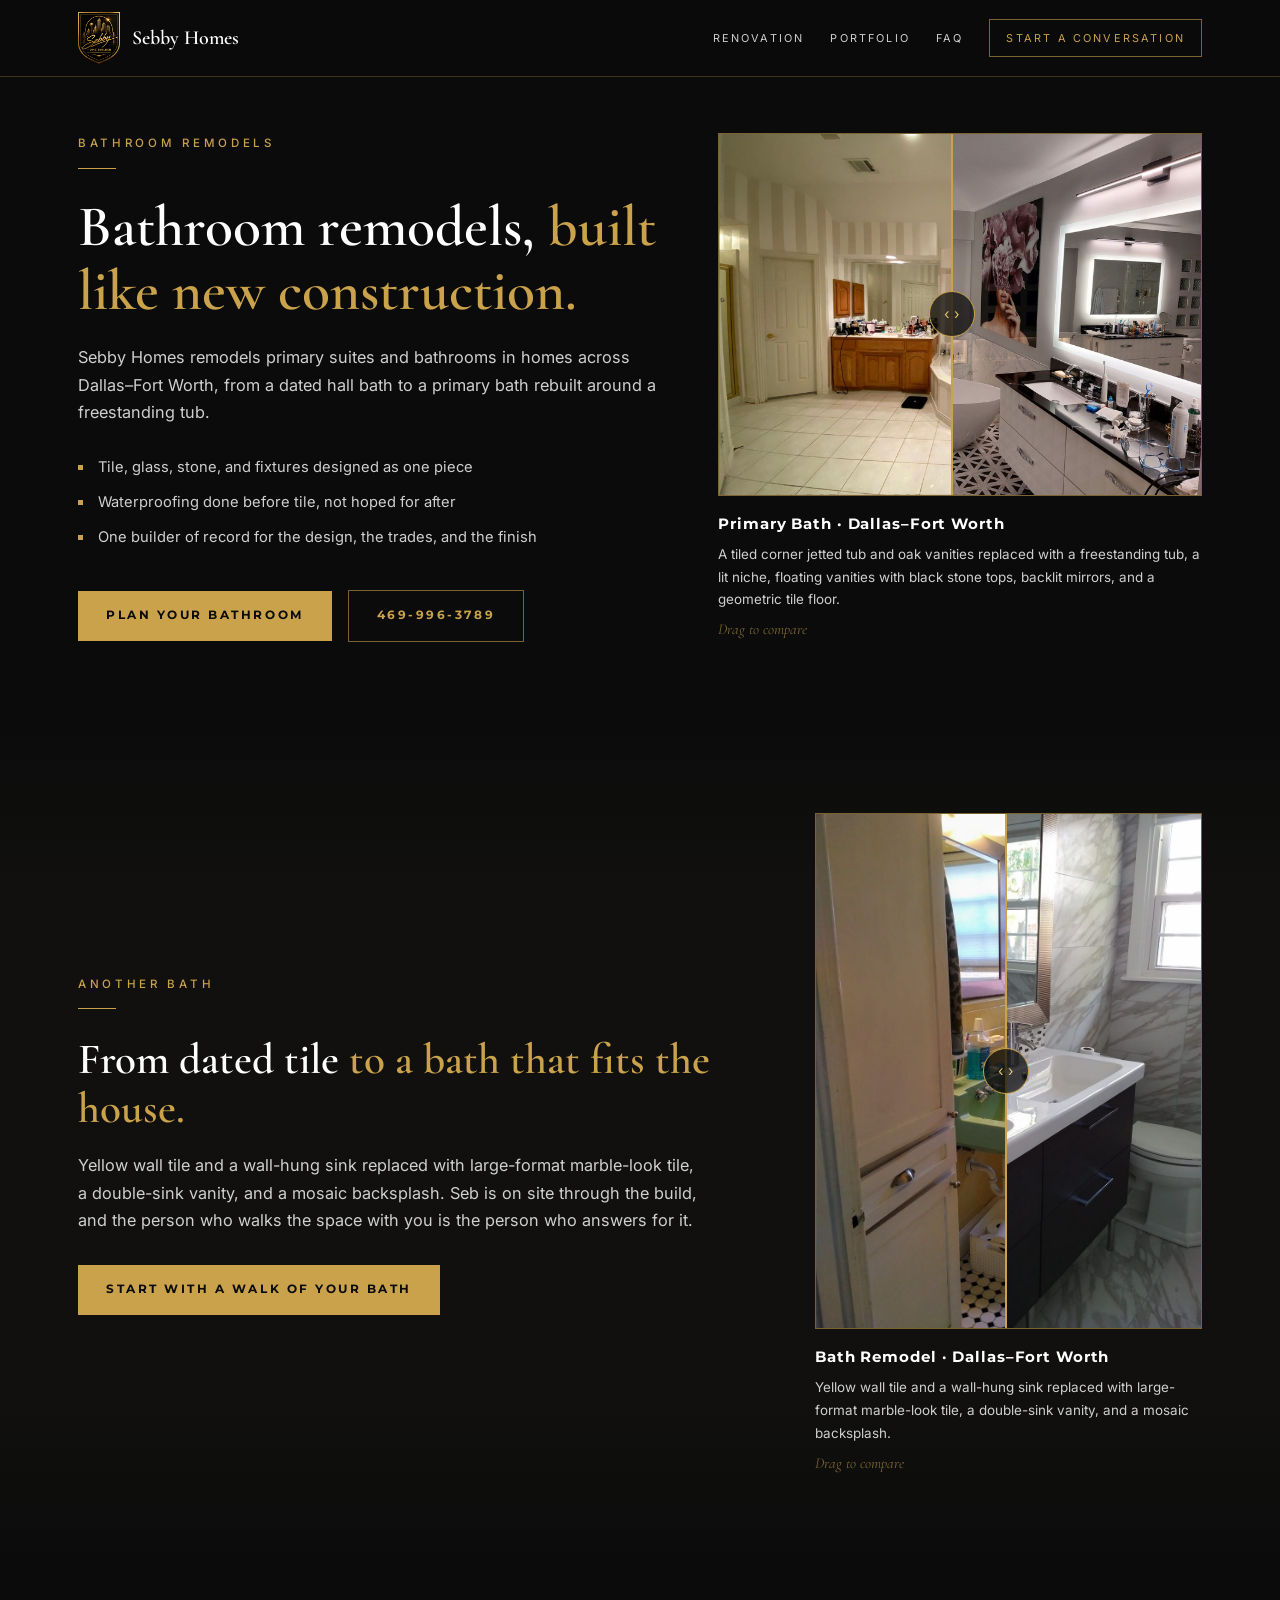
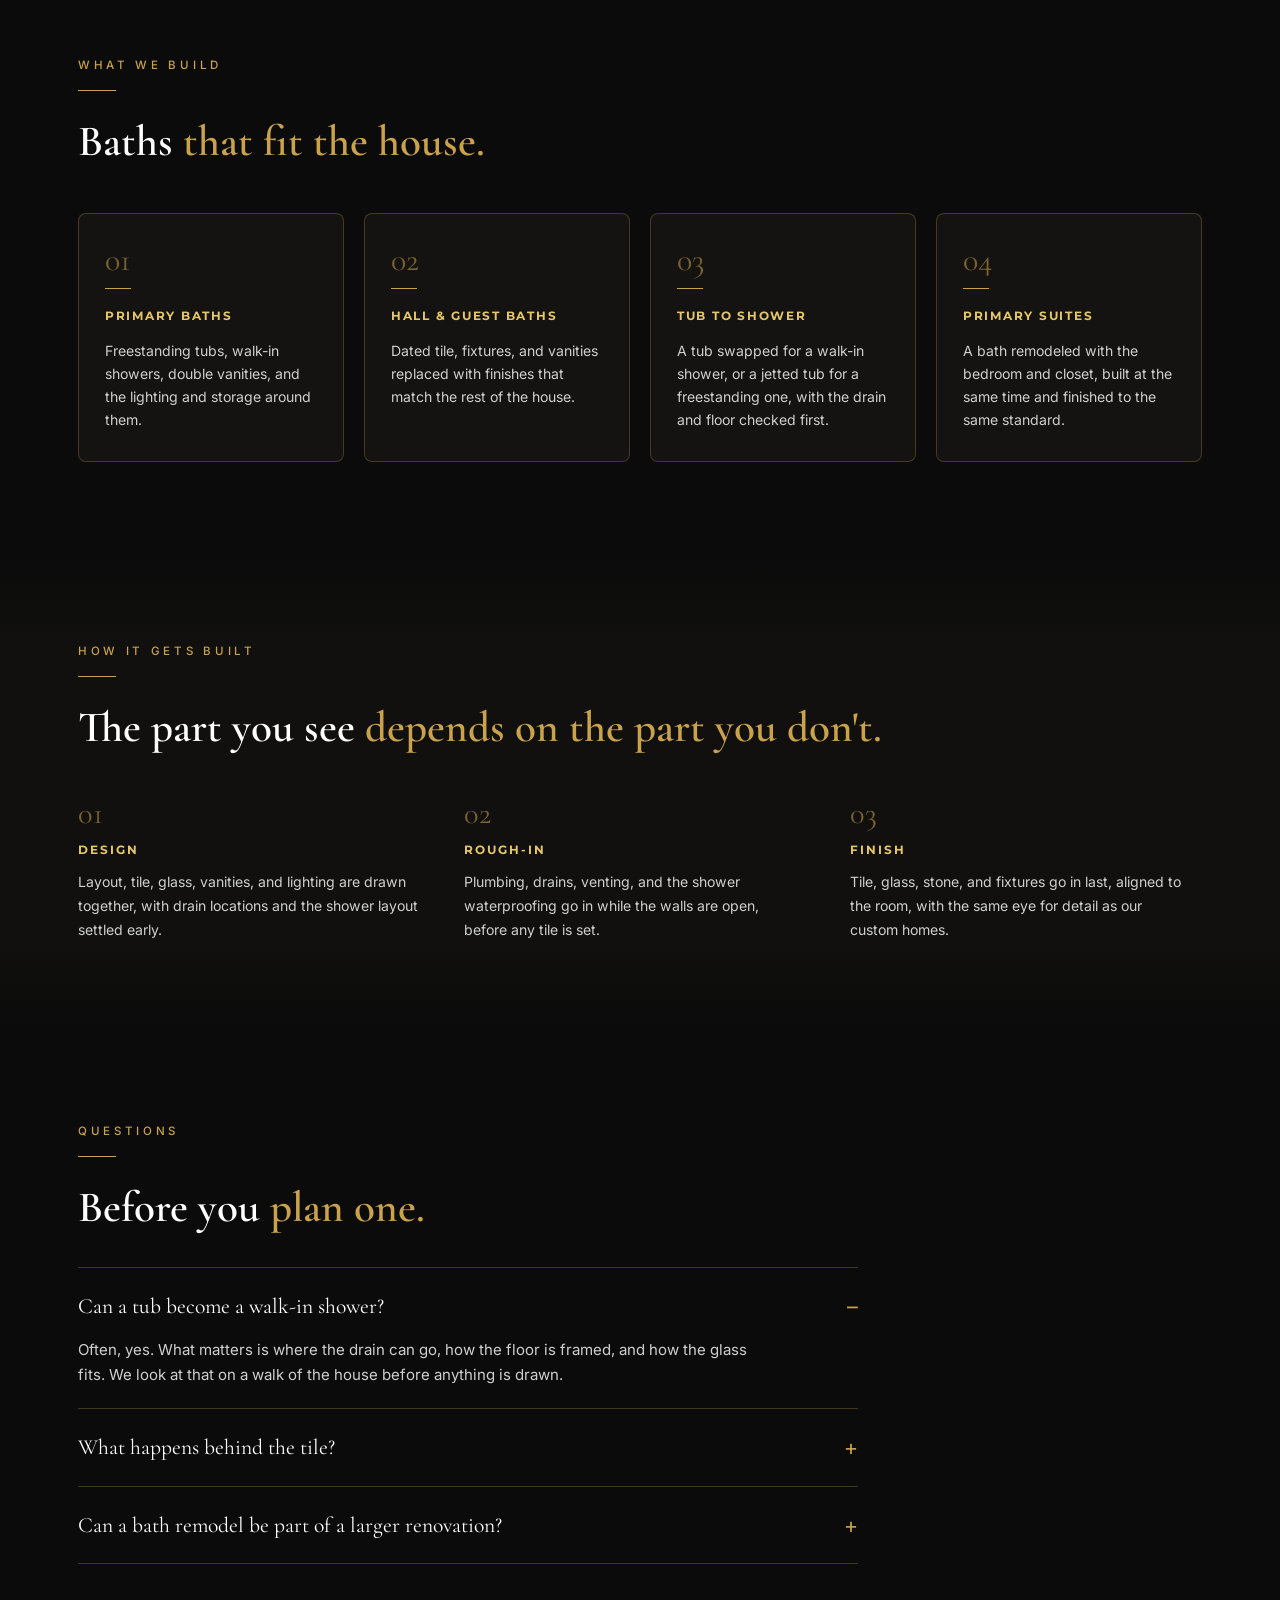
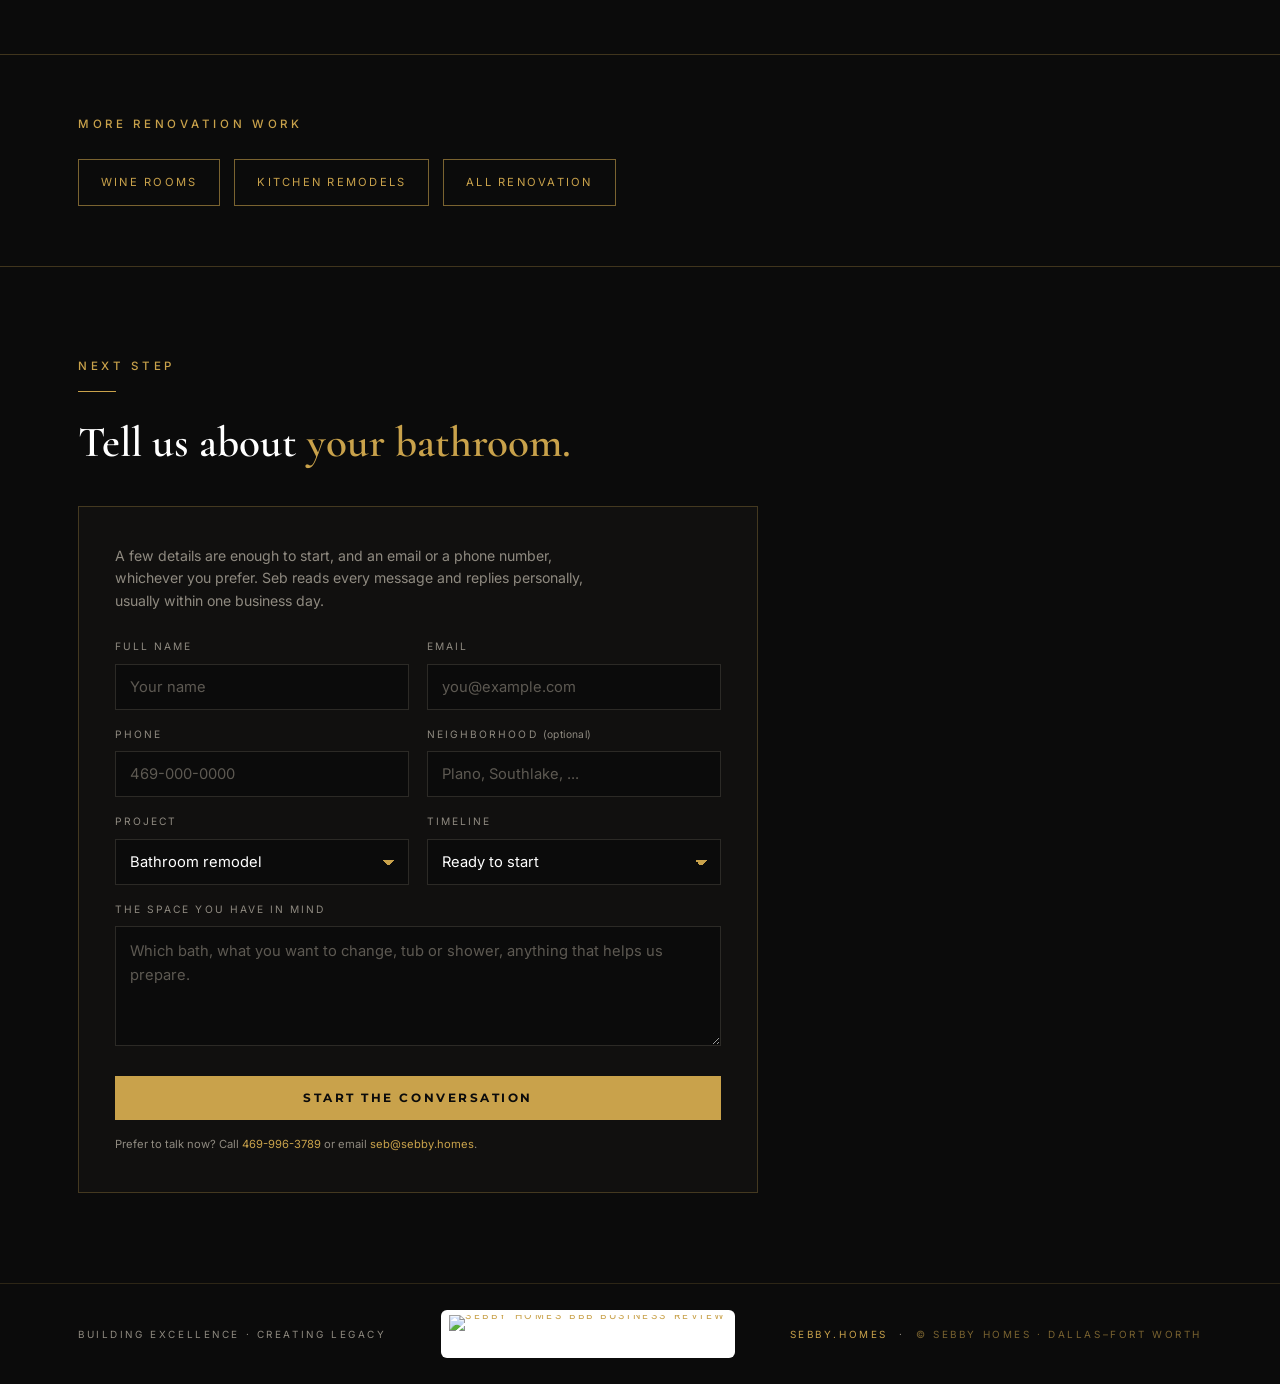
==== commit b46b554a: "Add BBB Accredited Business seal and announcement Adds BBB's dynamic seal to every page footer and a" ====
--- a/bathroom-remodel/index.html
+++ b/bathroom-remodel/index.html
@@ -224,6 +224,8 @@
 .cmsg.err{display:block;color:#d27a6a}
 @media(max-width:640px){.cform{padding:28px 20px}.cform form{grid-template-columns:1fr}}
 
+.bbbFoot{display:inline-flex;align-items:center;background:#fff;border-radius:6px;padding:5px 8px;line-height:0}
+.bbbFoot img{height:38px;width:auto;display:block}
 footer{border-top:1px solid rgba(201,162,75,.18);padding:26px 0}
 footer .wrap{display:flex;justify-content:space-between;align-items:center;flex-wrap:wrap;gap:12px}
 footer span{font-size:.62rem;letter-spacing:.26em;text-transform:uppercase;color:var(--muted-dim)}
@@ -457,6 +459,7 @@
 <footer>
   <div class="wrap">
     <span>Building Excellence · Creating Legacy</span>
+    <span class="bbbFoot"><a href="https://www.bbb.org/us/tx/plano/profile/custom-home-builder/sebby-homes-0875-91355398/#sealclick" id="bbblink" class="ruhzbus" target="_blank" rel="nofollow"><img src="https://seal-dallas.bbb.org/logo/ruhzbus/bbb-91355398.png" style="border: 0;" alt="Sebby Homes BBB Business Review" /></a></span>
     <span><a href="../">sebby.homes</a> &nbsp;·&nbsp; <span class="gold">© Sebby Homes · Dallas–Fort Worth</span></span>
   </div>
 </footer>
@@ -596,5 +599,6 @@
   oaiq('measure', 'appointment_scheduled', {type: 'customer_action'}, {event_id: id});
 });
 </script>
+<script type="text/javascript" src="https://seal-dallas.bbb.org/inc/legacy.js"></script>
 </body>
 </html>
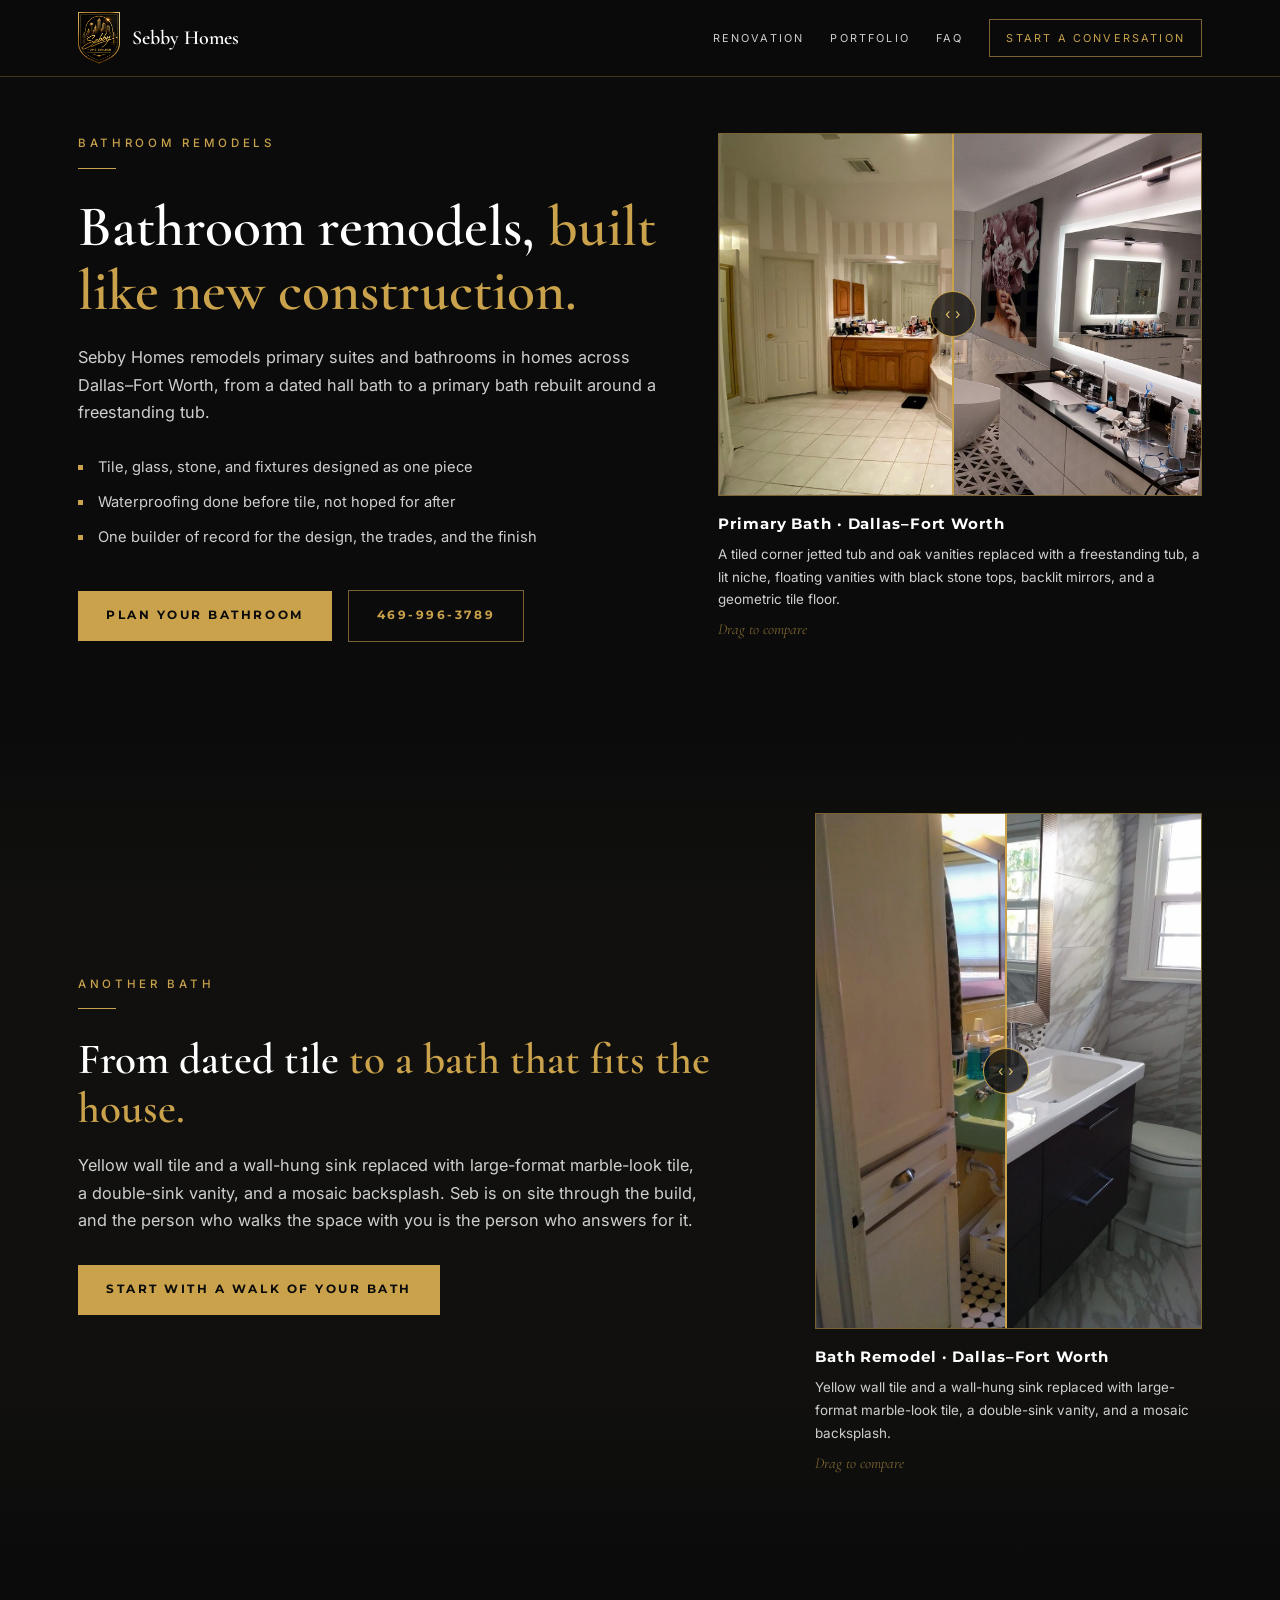
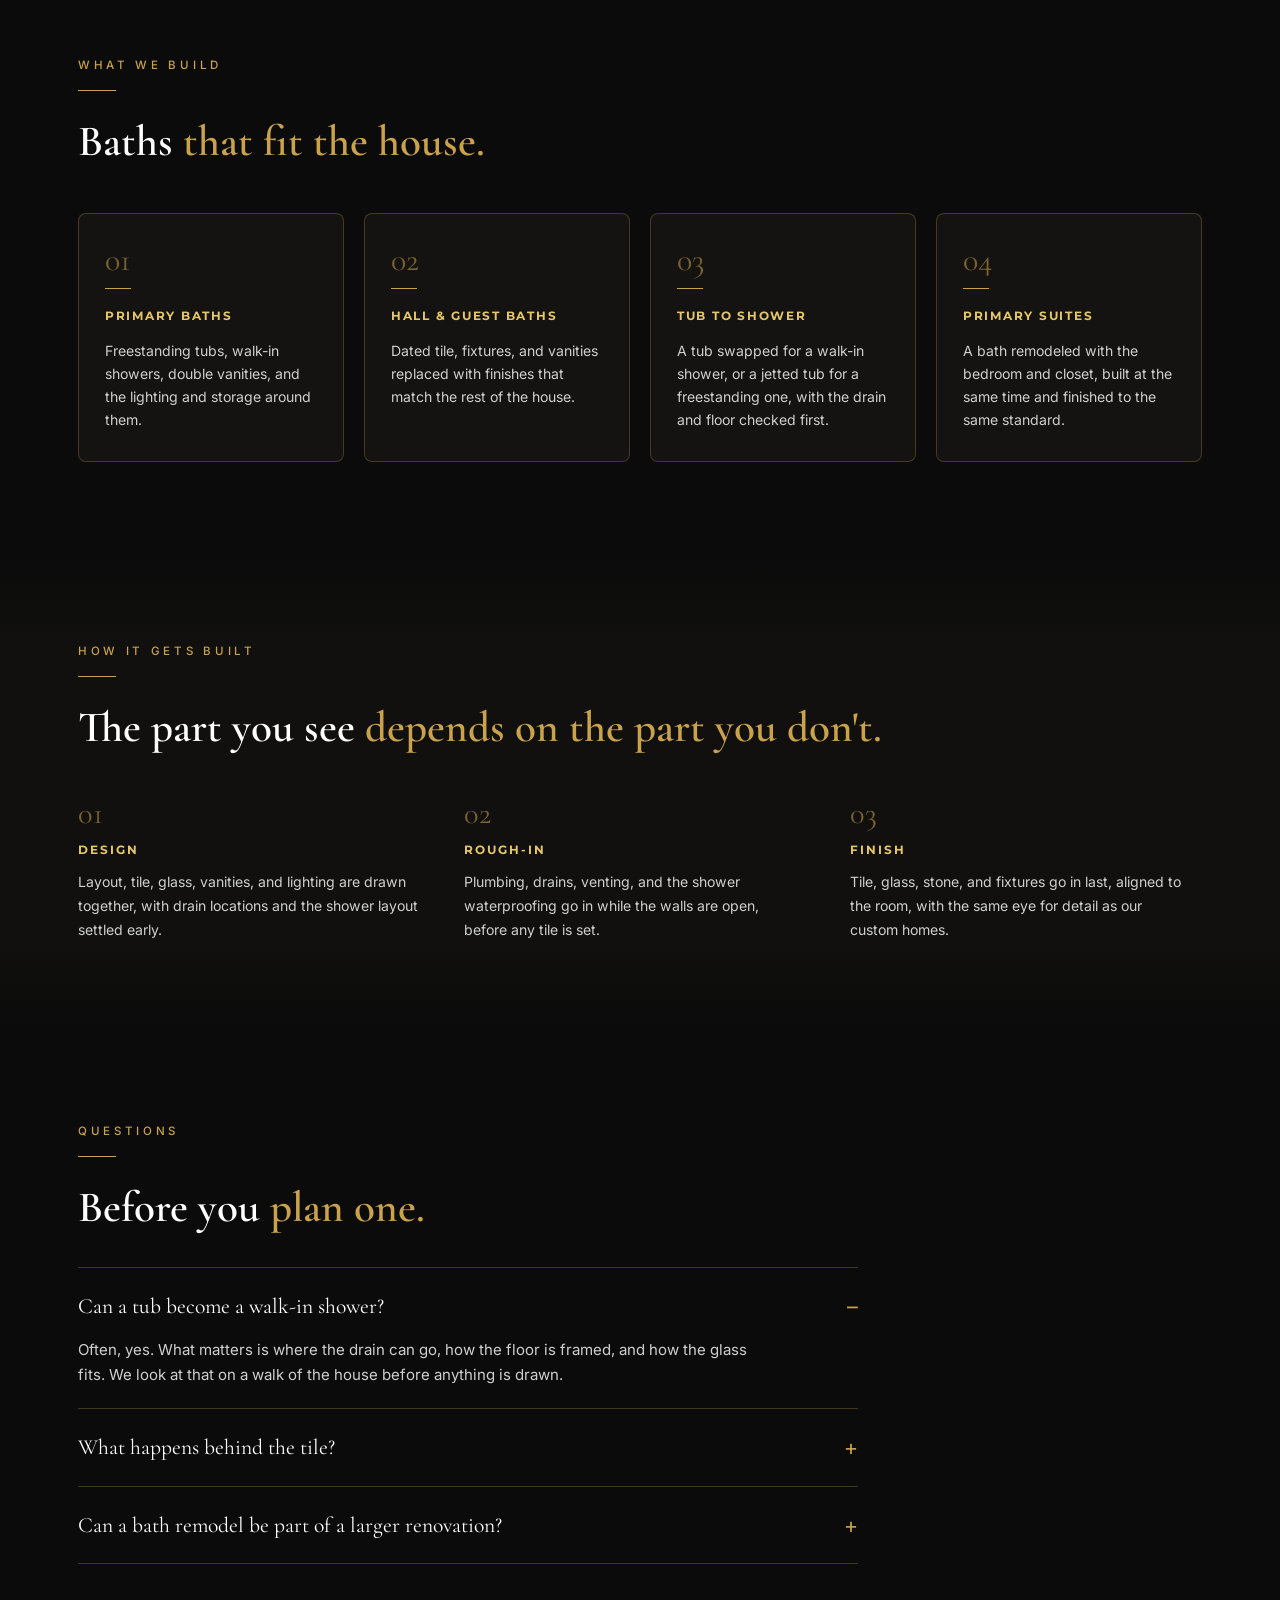
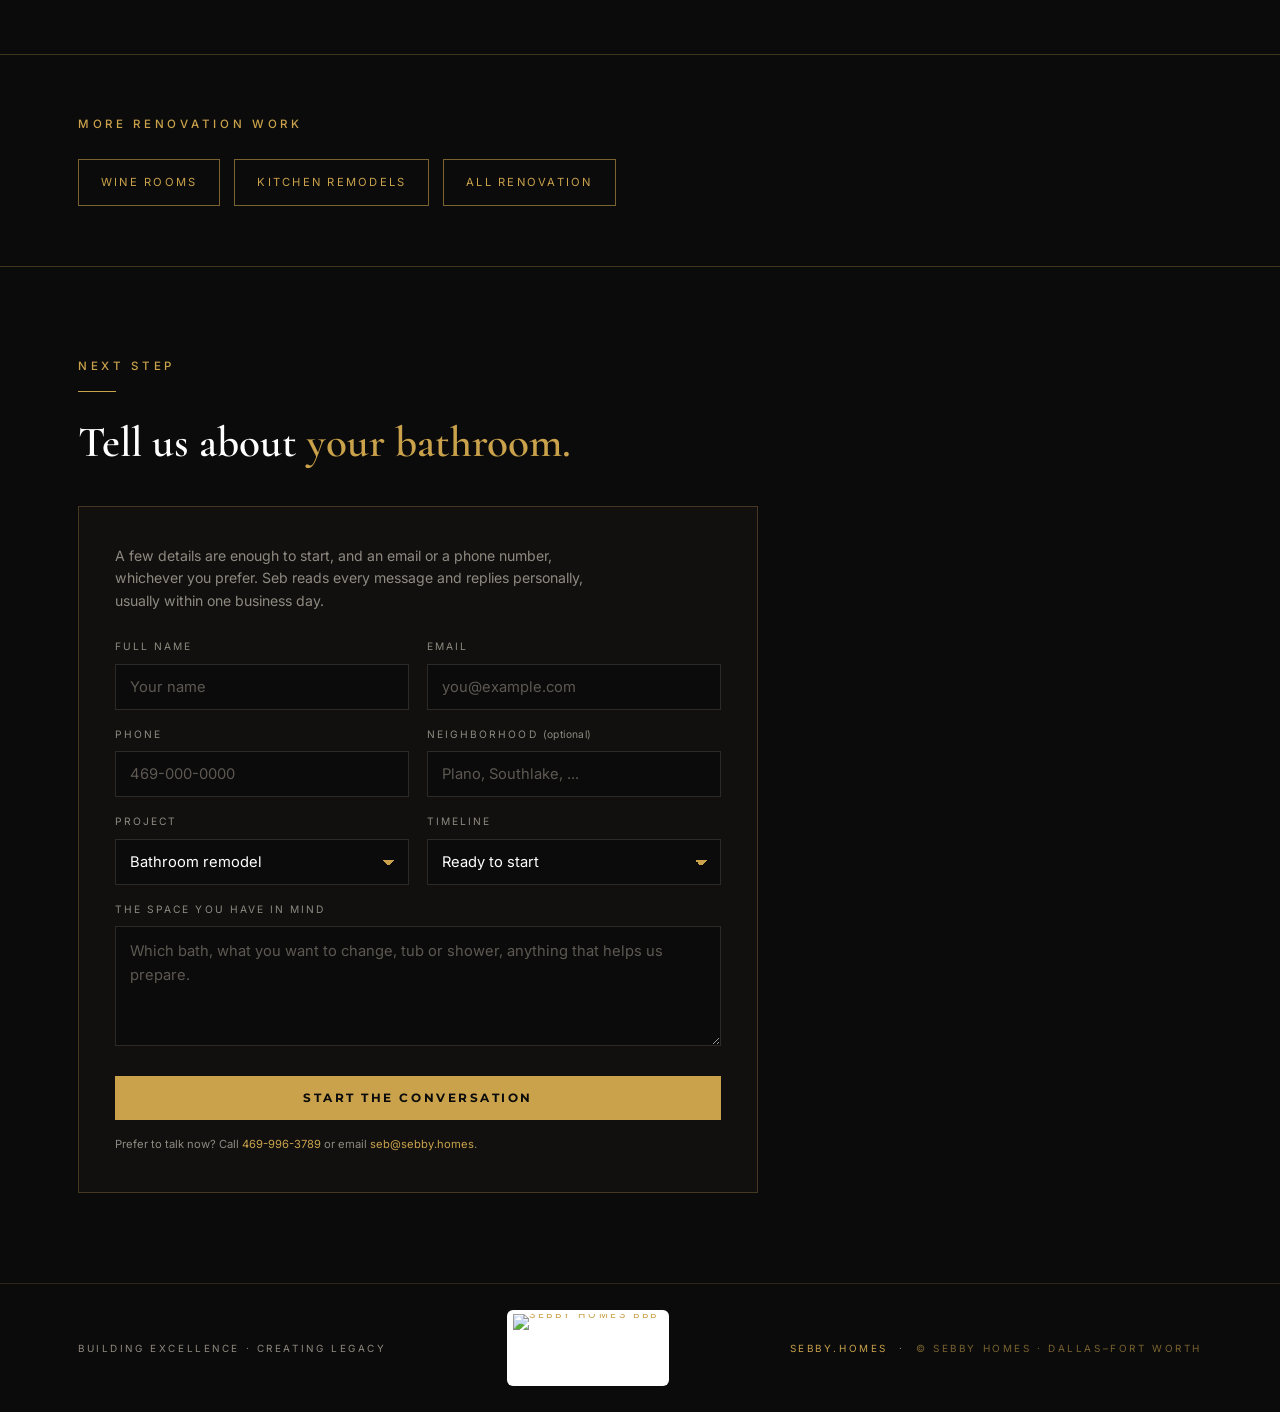
==== commit 2d5a72fc: "Show the BBB seal at its natural size, cropped to the front of BBB's sprite Co-Authored-By: Claude O" ====
--- a/bathroom-remodel/index.html
+++ b/bathroom-remodel/index.html
@@ -224,8 +224,10 @@
 .cmsg.err{display:block;color:#d27a6a}
 @media(max-width:640px){.cform{padding:28px 20px}.cform form{grid-template-columns:1fr}}
 
-.bbbFoot{display:inline-flex;align-items:center;background:#fff;border-radius:6px;padding:5px 8px;line-height:0}
-.bbbFoot img{height:38px;width:auto;display:block}
+.bbbFoot{display:inline-flex;align-items:center;background:#fff;border-radius:6px;padding:4px 6px;line-height:0}
+.bbbFoot a{display:block;width:150px;height:68px;overflow:hidden}
+.bbbFoot img{display:block;width:300px;height:68px;max-width:none}
+.bbbFoot a:hover img{margin-left:-150px}
 footer{border-top:1px solid rgba(201,162,75,.18);padding:26px 0}
 footer .wrap{display:flex;justify-content:space-between;align-items:center;flex-wrap:wrap;gap:12px}
 footer span{font-size:.62rem;letter-spacing:.26em;text-transform:uppercase;color:var(--muted-dim)}
@@ -459,7 +461,7 @@
 <footer>
   <div class="wrap">
     <span>Building Excellence · Creating Legacy</span>
-    <span class="bbbFoot"><a href="https://www.bbb.org/us/tx/plano/profile/custom-home-builder/sebby-homes-0875-91355398/#sealclick" id="bbblink" class="ruhzbus" target="_blank" rel="nofollow"><img src="https://seal-dallas.bbb.org/logo/ruhzbus/bbb-91355398.png" style="border: 0;" alt="Sebby Homes BBB Business Review" /></a></span>
+    <span class="bbbFoot"><a href="https://www.bbb.org/us/tx/plano/profile/custom-home-builder/sebby-homes-0875-91355398/#sealclick" id="bbblink" class="ruhzbul" target="_blank" rel="nofollow"><img src="https://seal-dallas.bbb.org/logo/ruhzbul/bbb-91355398.png" style="border: 0;" alt="Sebby Homes BBB Business Review" /></a></span>
     <span><a href="../">sebby.homes</a> &nbsp;·&nbsp; <span class="gold">© Sebby Homes · Dallas–Fort Worth</span></span>
   </div>
 </footer>
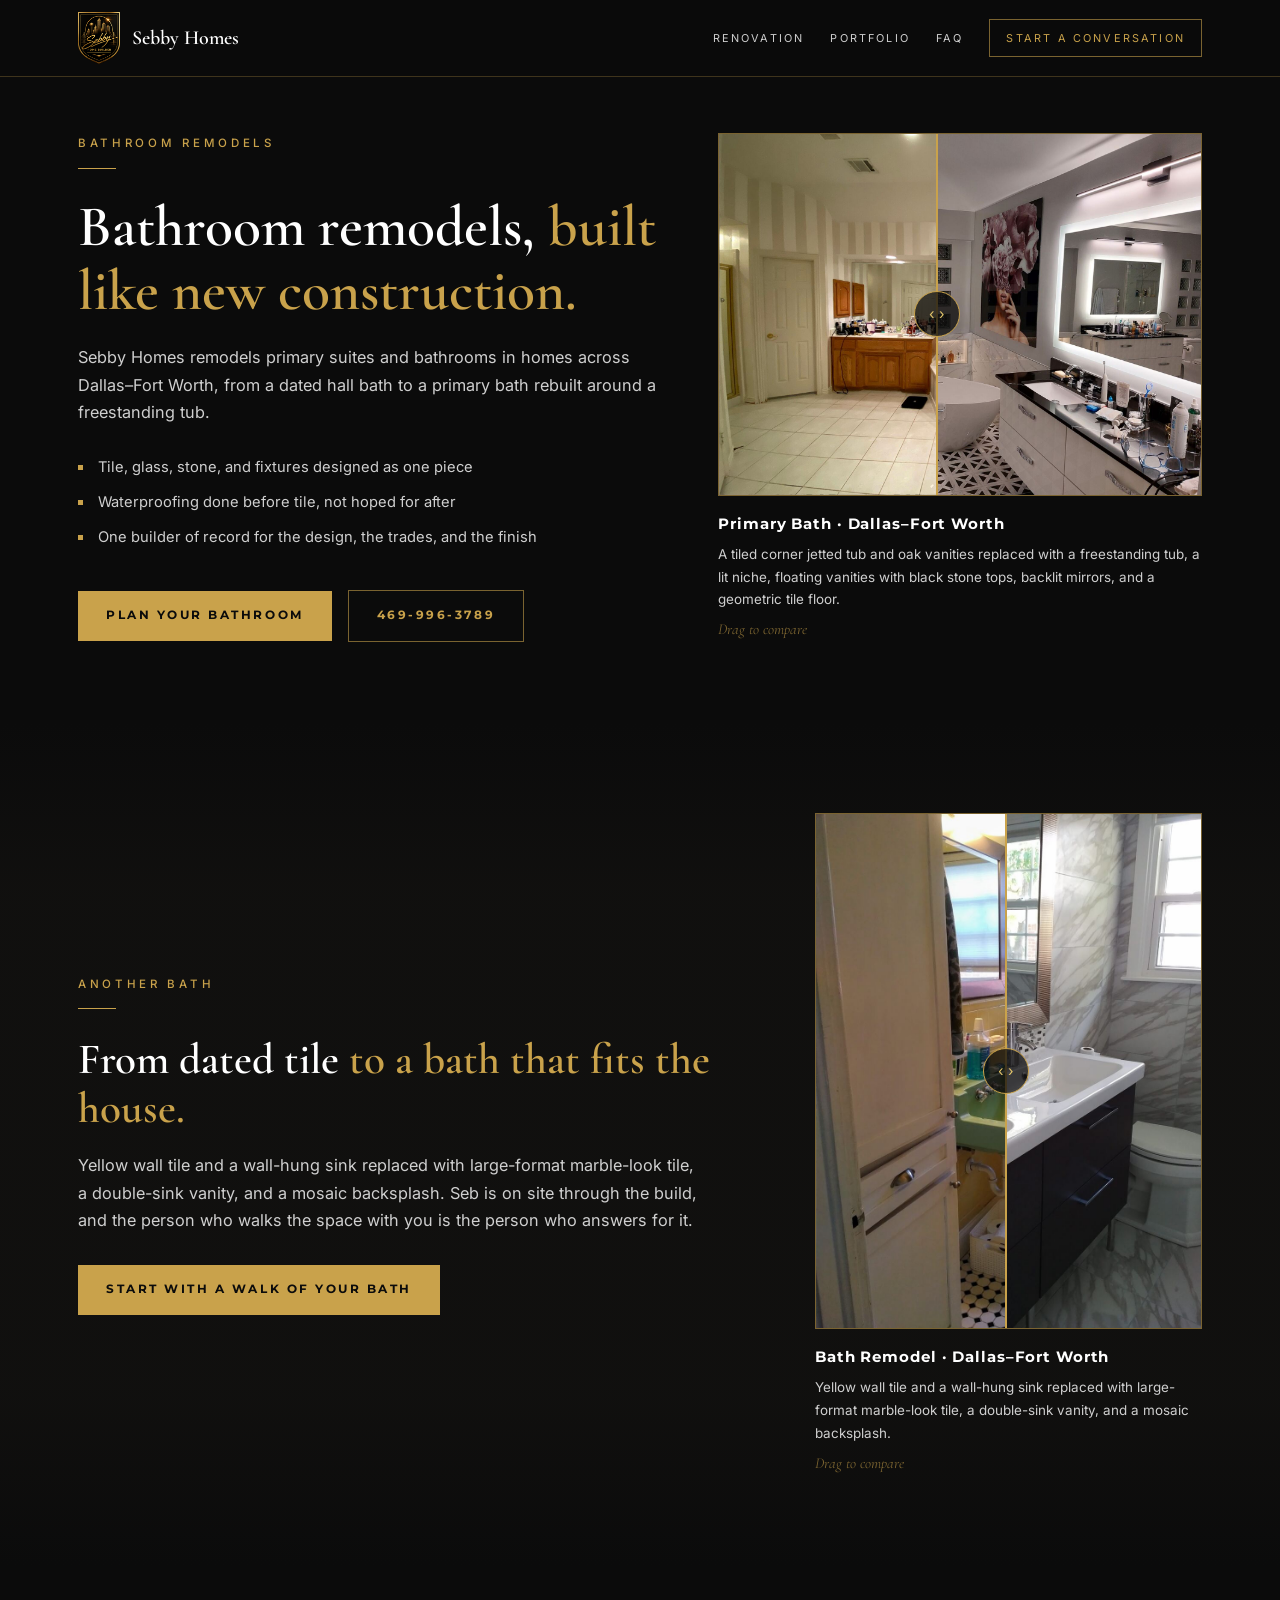
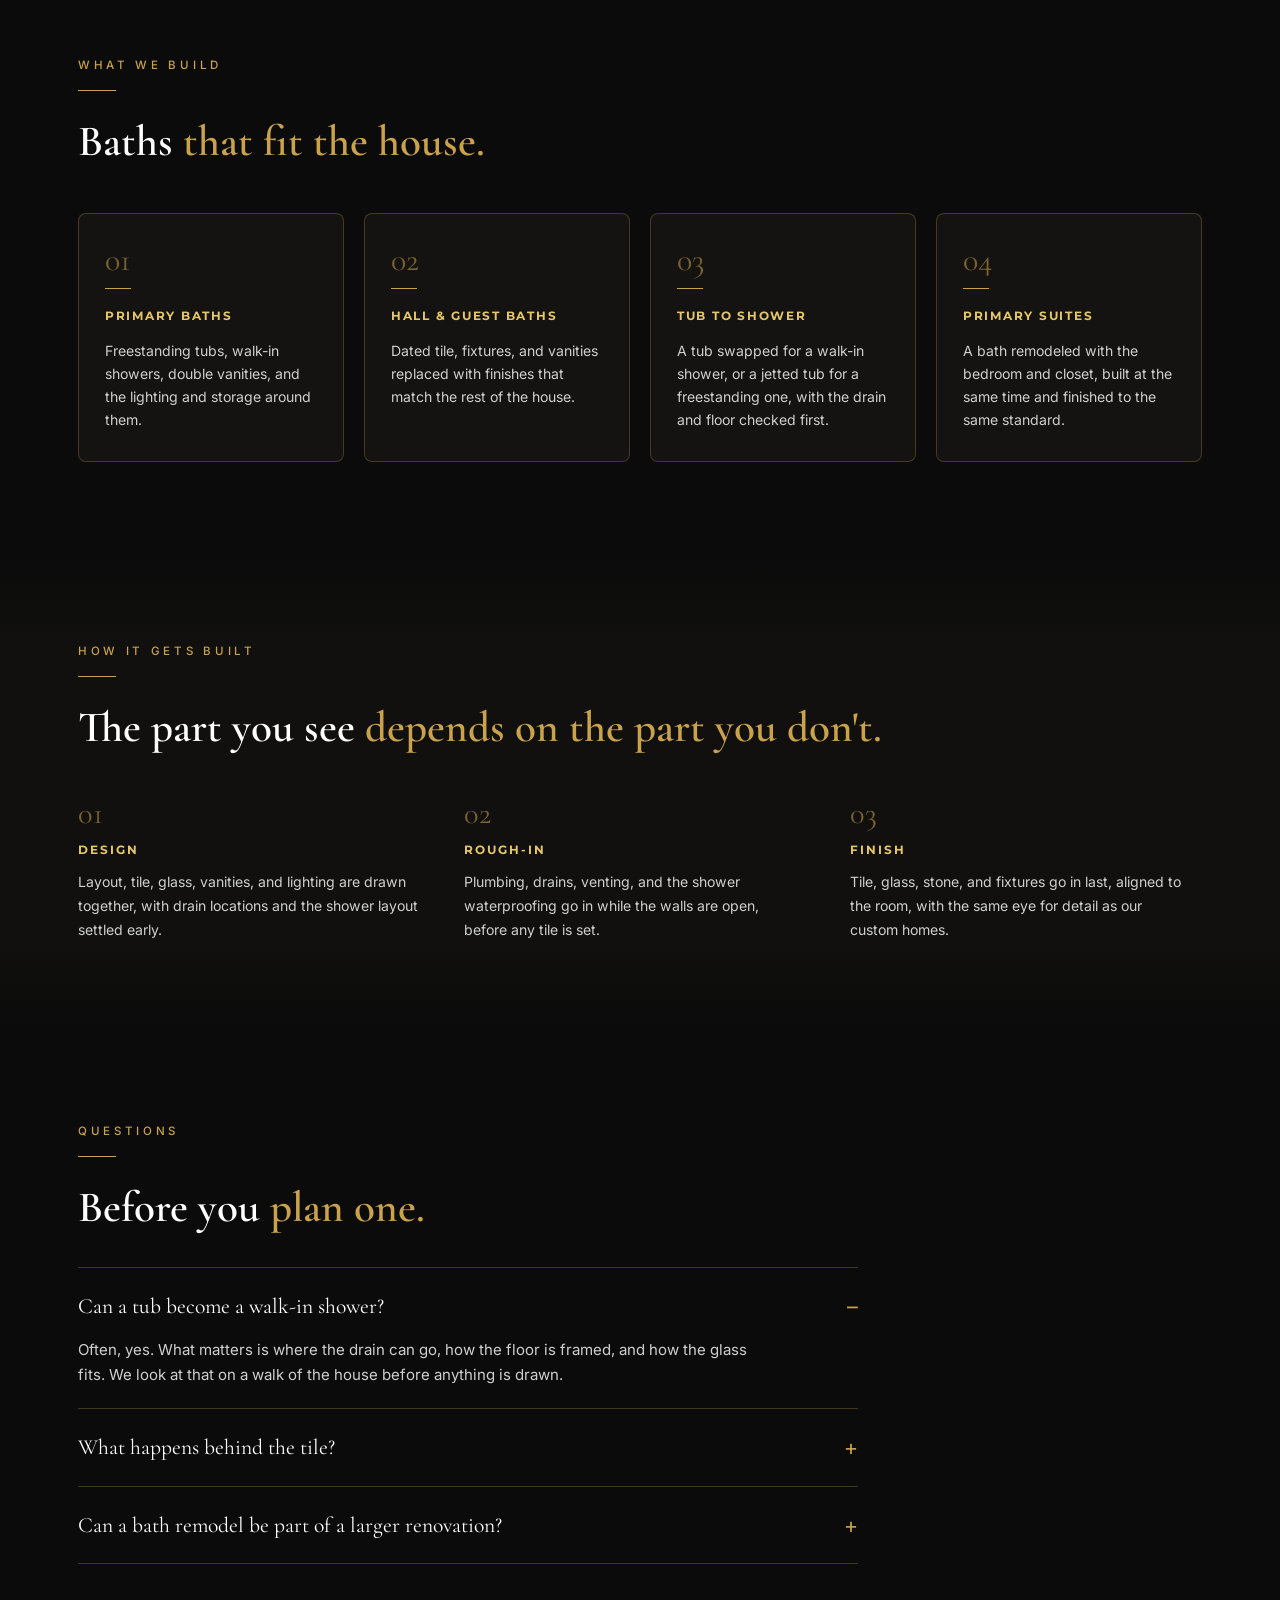
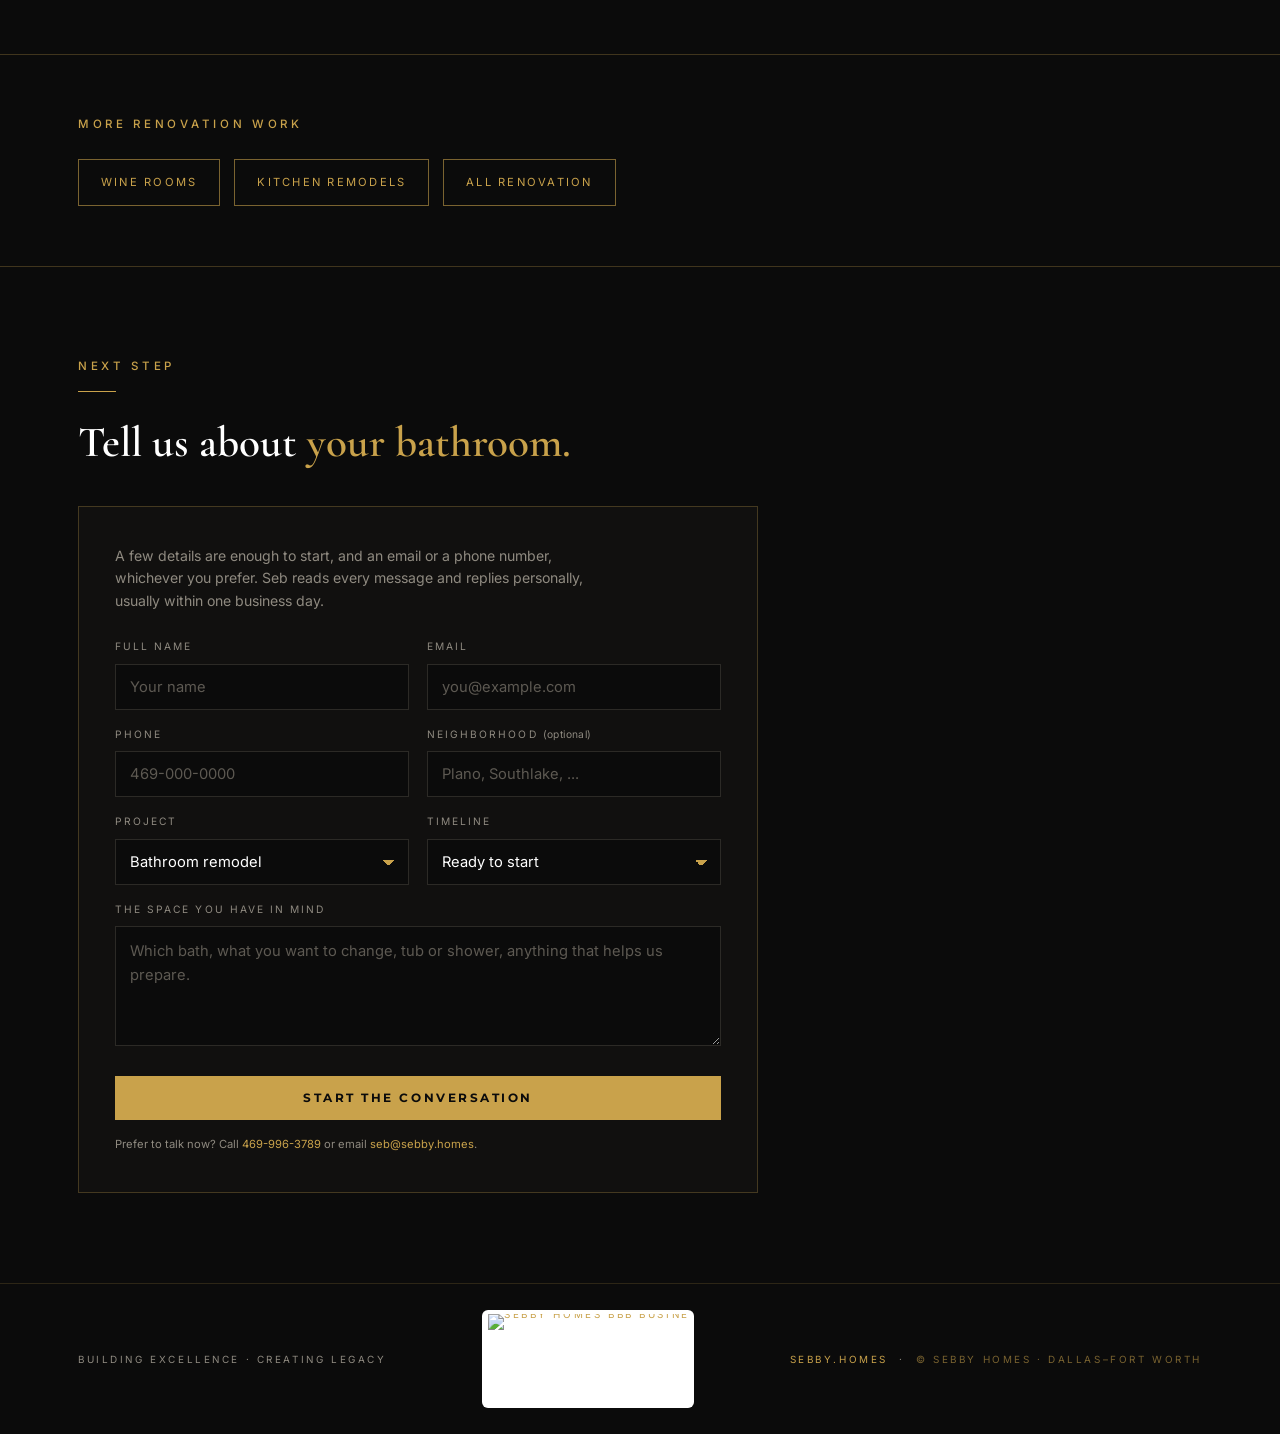
==== commit 6da78216: "Show the footer BBB seal at BBB's native size and refresh the journal stylesheet Co-Authored-By: Cla" ====
--- a/bathroom-remodel/index.html
+++ b/bathroom-remodel/index.html
@@ -225,9 +225,9 @@
 @media(max-width:640px){.cform{padding:28px 20px}.cform form{grid-template-columns:1fr}}
 
 .bbbFoot{display:inline-flex;align-items:center;background:#fff;border-radius:6px;padding:4px 6px;line-height:0}
-.bbbFoot a{display:block;width:150px;height:68px;overflow:hidden}
-.bbbFoot img{display:block;width:300px;height:68px;max-width:none}
-.bbbFoot a:hover img{margin-left:-150px}
+.bbbFoot a{display:block;width:200px;height:90px;overflow:hidden}
+.bbbFoot img{display:block;width:400px;height:90px;max-width:none}
+.bbbFoot a:hover img{margin-left:-200px}
 footer{border-top:1px solid rgba(201,162,75,.18);padding:26px 0}
 footer .wrap{display:flex;justify-content:space-between;align-items:center;flex-wrap:wrap;gap:12px}
 footer span{font-size:.62rem;letter-spacing:.26em;text-transform:uppercase;color:var(--muted-dim)}
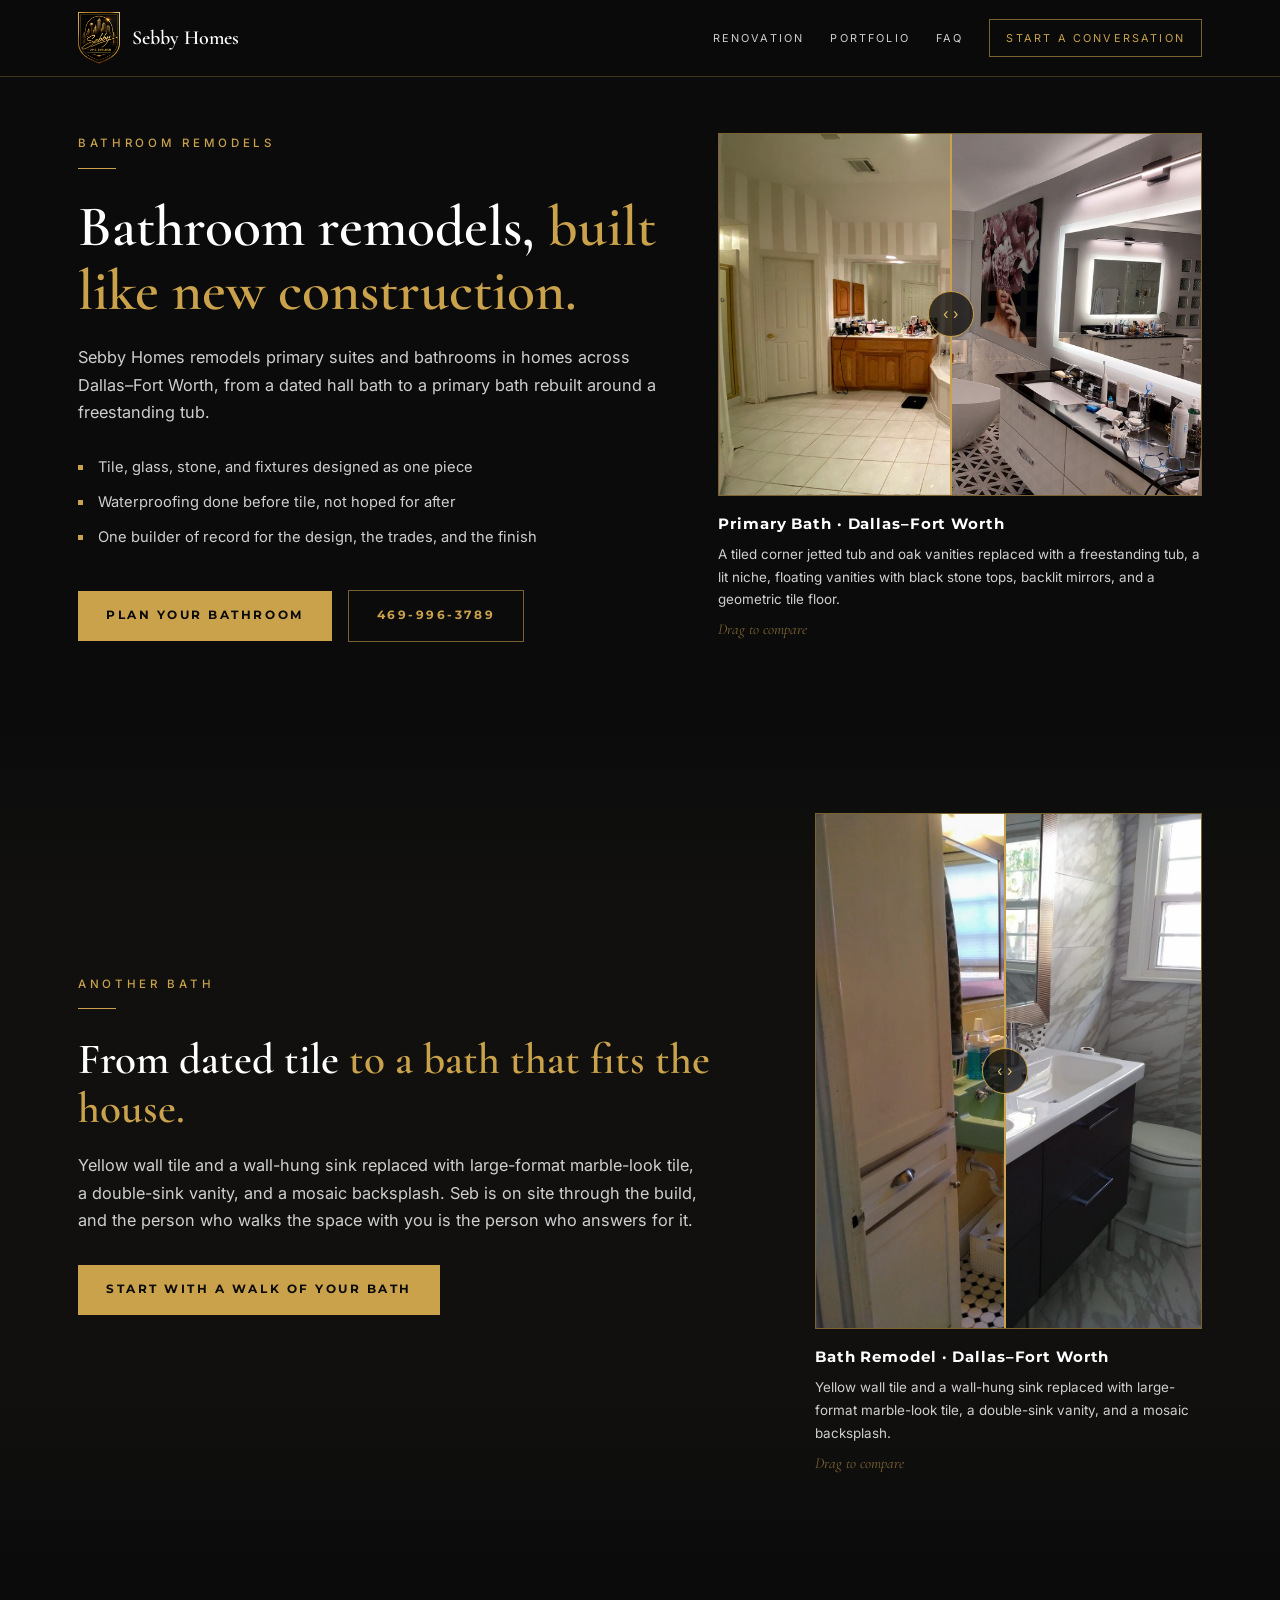
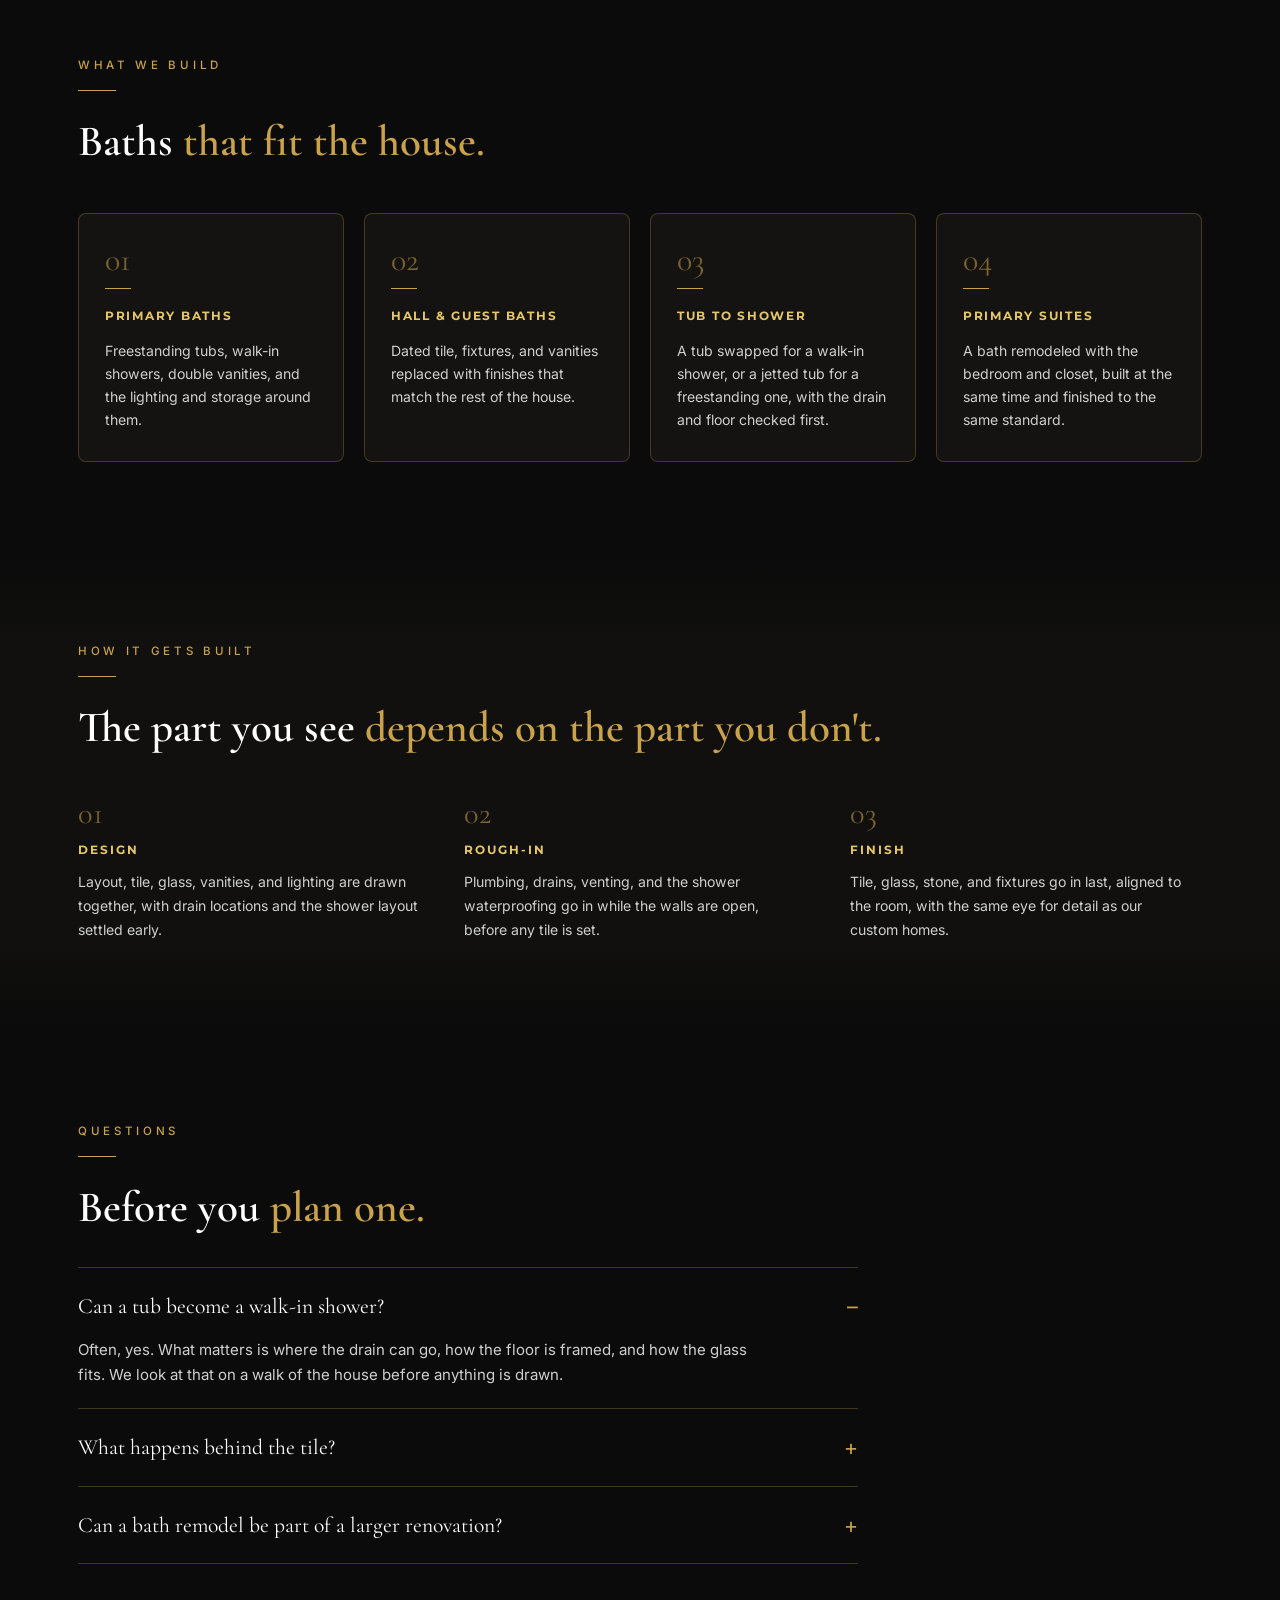
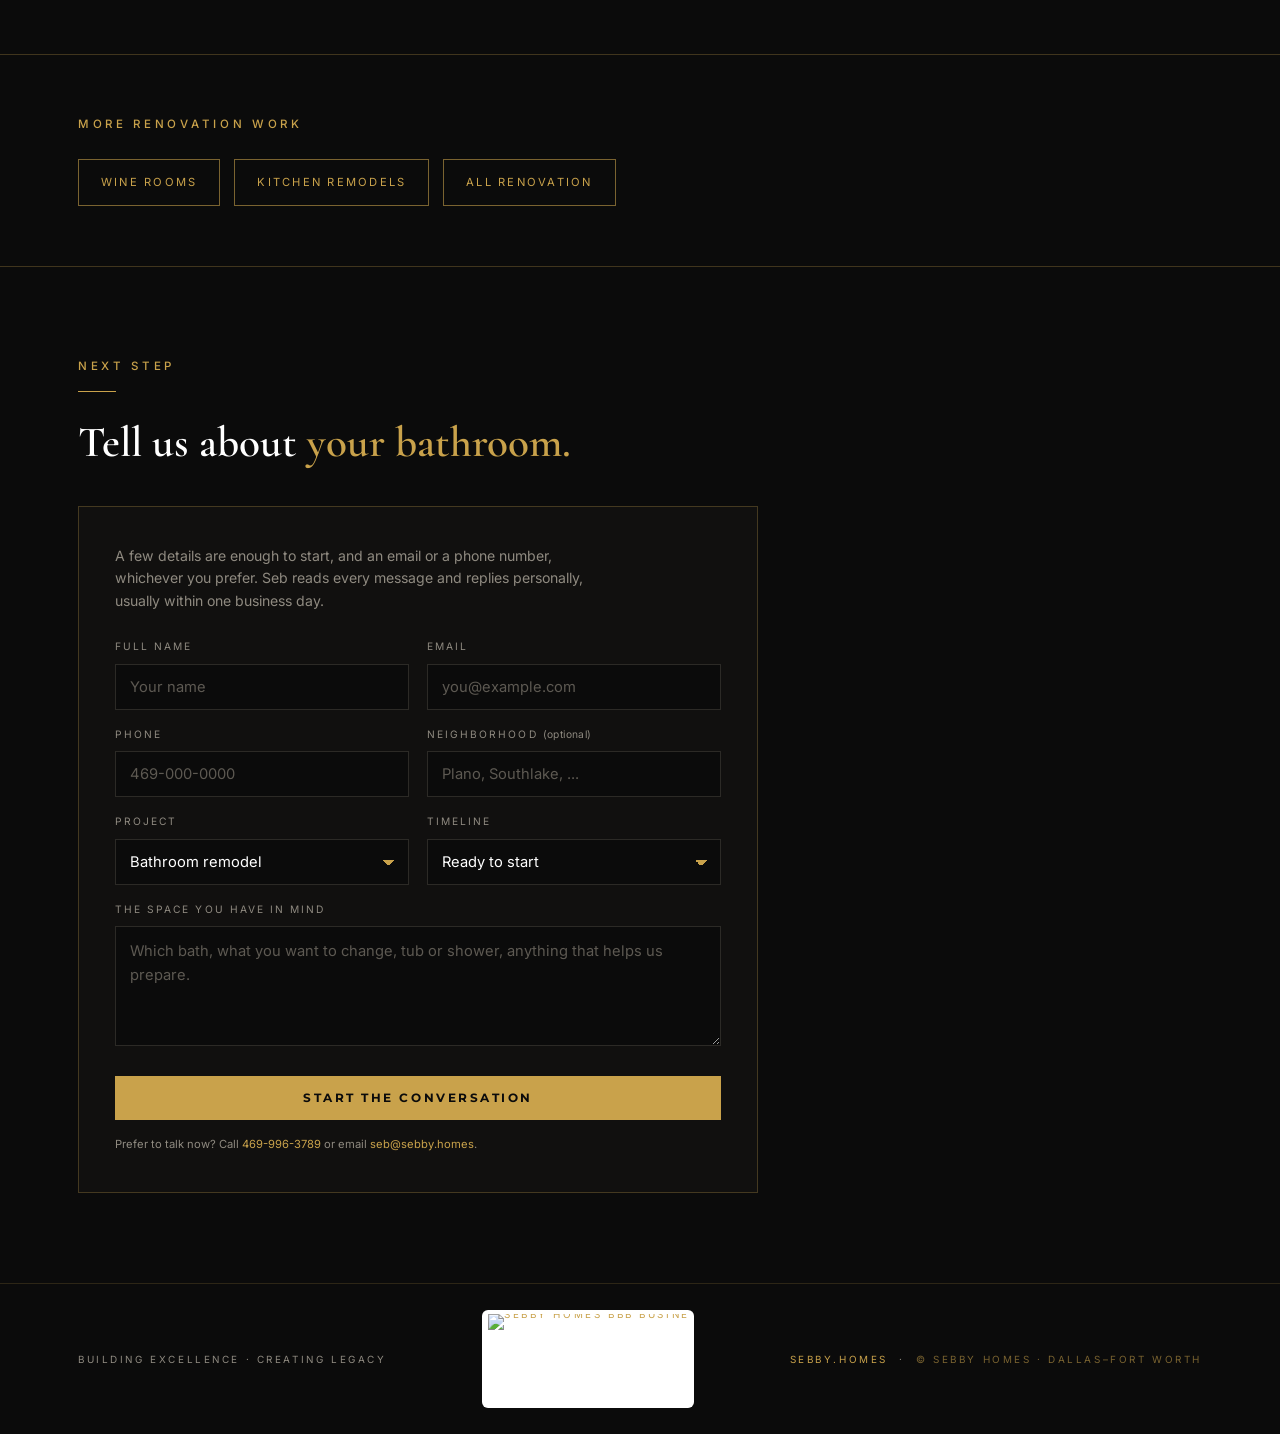
==== commit 7ff8e9a3: "Send an anonymous visitor ID with every pixel event A random 64-hex ID kept in localStorage goes out" ====
--- a/bathroom-remodel/index.html
+++ b/bathroom-remodel/index.html
@@ -15,7 +15,26 @@
     var f = d.getElementsByTagName(s)[0];
     f.parentNode.insertBefore(js, f);
   })(window, document, "script", "https://bzrcdn.openai.com/sdk/oaiq.min.js");
-  oaiq("init", { pixelId: "YWz1kEyitvtSHHxhEwzzA8" });
+  // Anonymous visitor id: 32 random bytes kept in this browser, no personal data.
+  // Sent as external_id so Ads Manager can match a visit or lead to its ad click.
+  var sbVid = null;
+  try {
+    sbVid = localStorage.getItem("sb_vid");
+    if (!/^[0-9a-f]{64}$/.test(sbVid || "")) {
+      sbVid = Array.from(crypto.getRandomValues(new Uint8Array(32)), function (b) {
+        return b.toString(16).padStart(2, "0");
+      }).join("");
+      localStorage.setItem("sb_vid", sbVid);
+    }
+  } catch (e) { sbVid = null; }
+  window.sbVid = sbVid;
+  // The pixel reads its click id (oppref) from the query only; an ad URL that ends
+  // in #section gets it appended after the #, so hand it over explicitly.
+  var sbRef = /[#&?]oppref=([^&]+)/.exec(location.hash);
+  var sbInit = { pixelId: "YWz1kEyitvtSHHxhEwzzA8" };
+  if (sbVid) sbInit.user = { external_id_sha256: sbVid };
+  if (sbRef) sbInit.oppref = decodeURIComponent(sbRef[1]);
+  oaiq("init", sbInit);
   // one page_viewed per load, so an ad click shows in Ads Manager even when the visitor never calls or writes
   oaiq("measure", "page_viewed", { type: "contents" });
 </script>
@@ -485,6 +504,8 @@
   let digits = phone.replace(/\D/g, '').replace(/^0+/, '');
   if (digits.length === 10) digits = '1' + digits;
   const user = {country: 'US'};
+  // a later init replaces the user, so carry the visitor id into the lead
+  if (window.sbVid) user.external_id_sha256 = window.sbVid;
   if (email) user.email_sha256 = await sha256(email.trim().toLowerCase());
   if (digits) user.phone_number_sha256 = await sha256(digits);
   oaiq('init', {user});
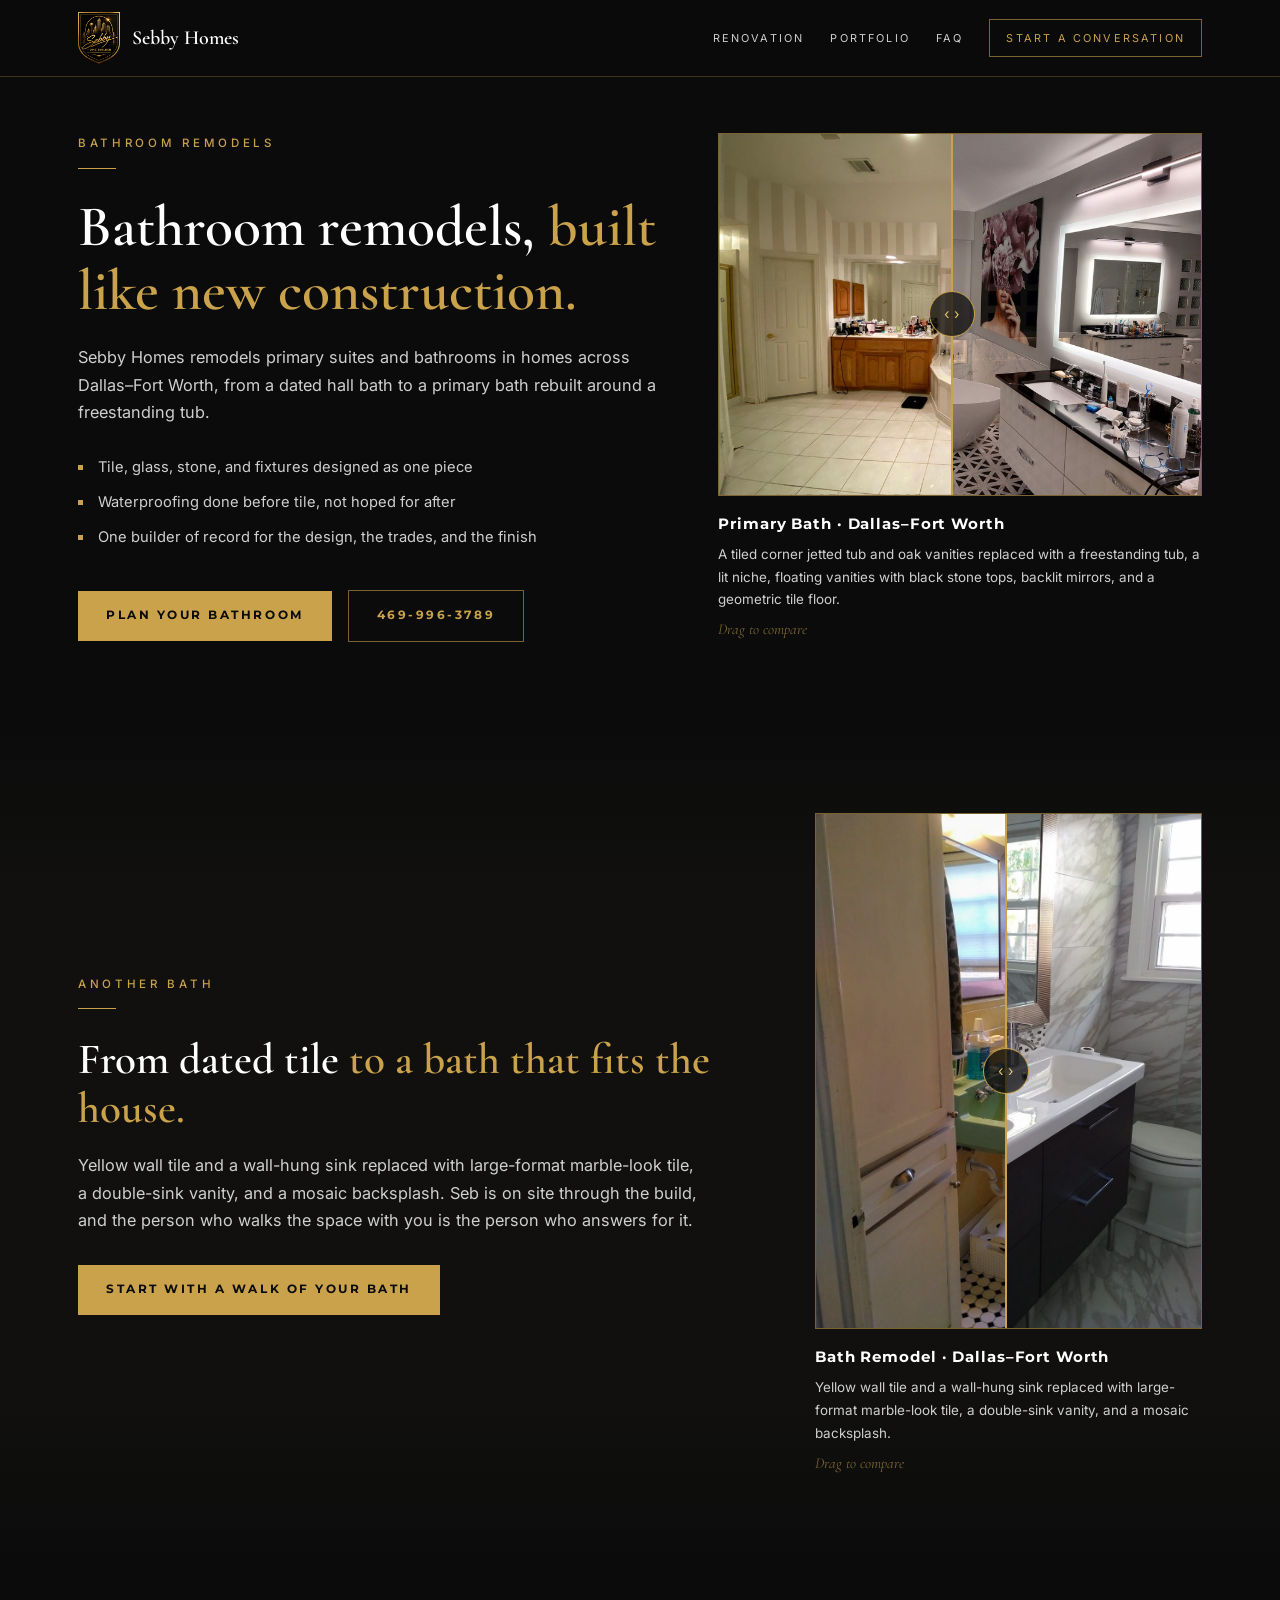
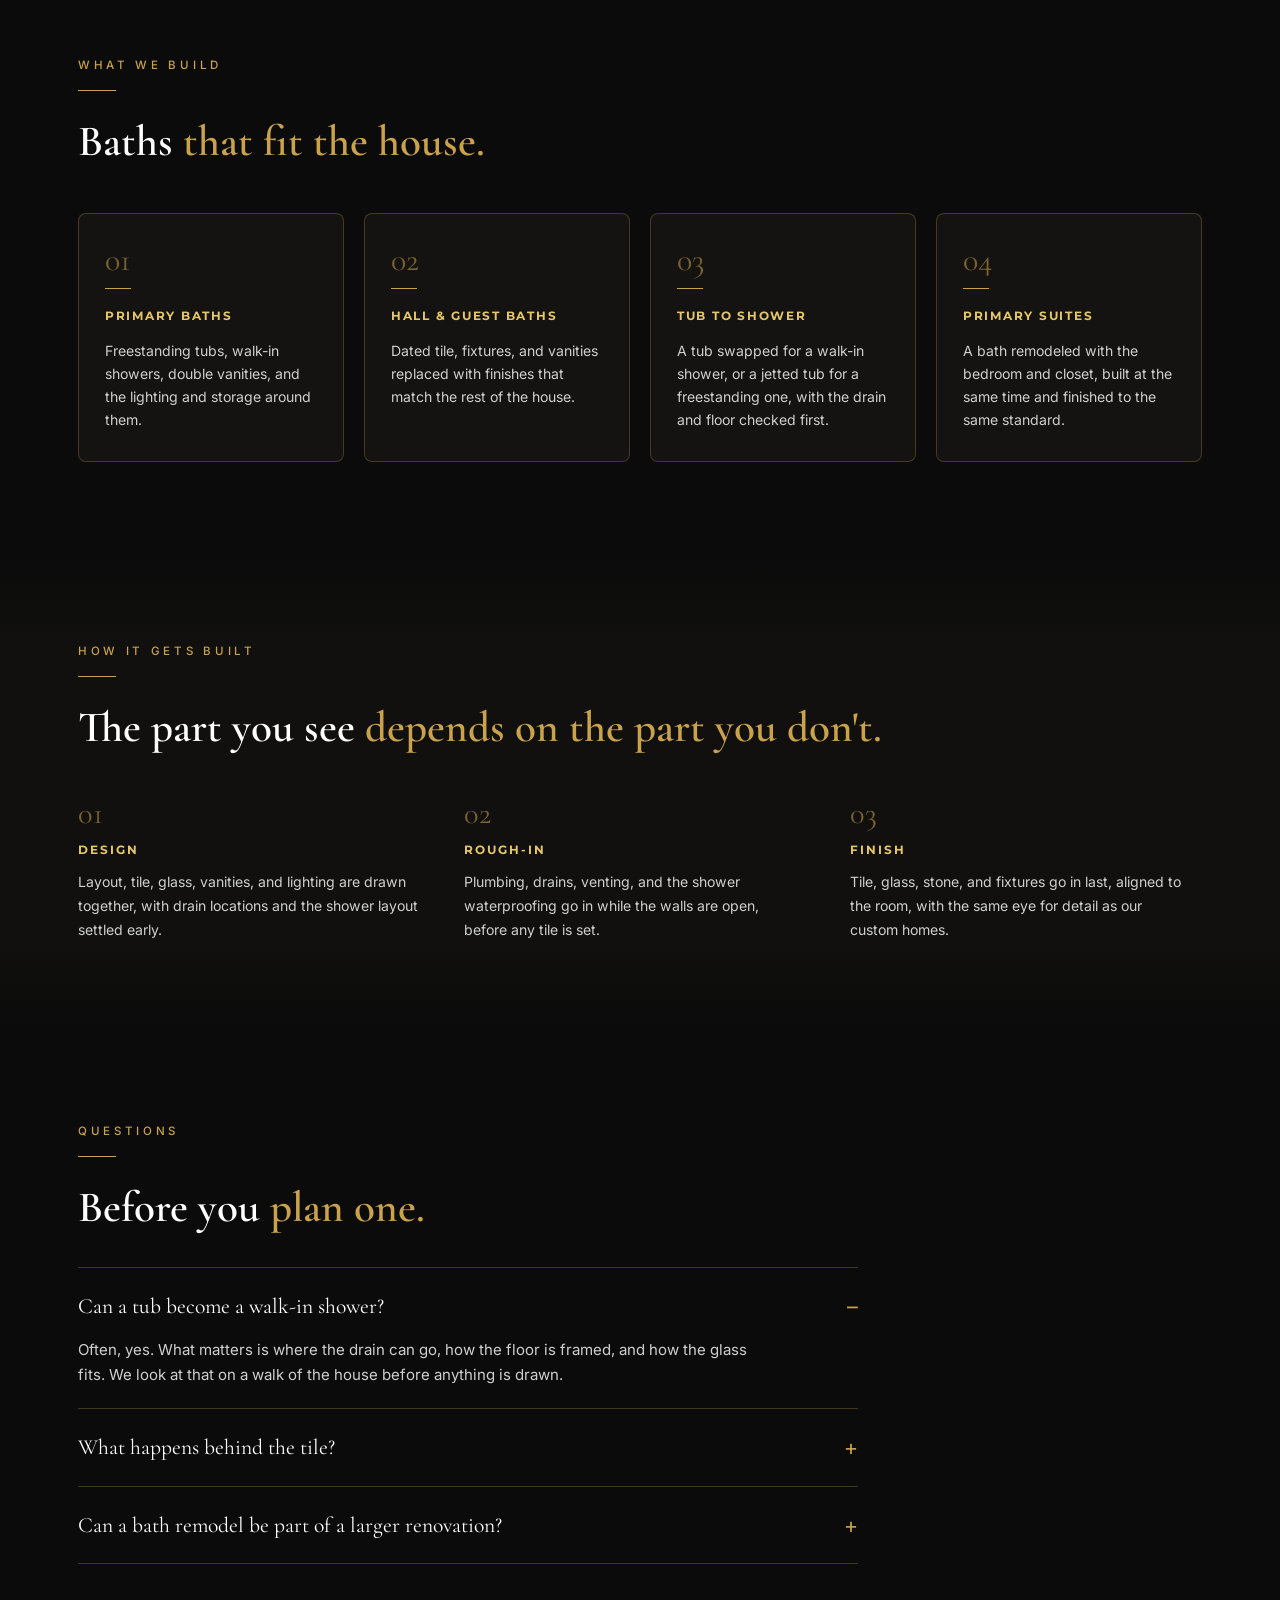
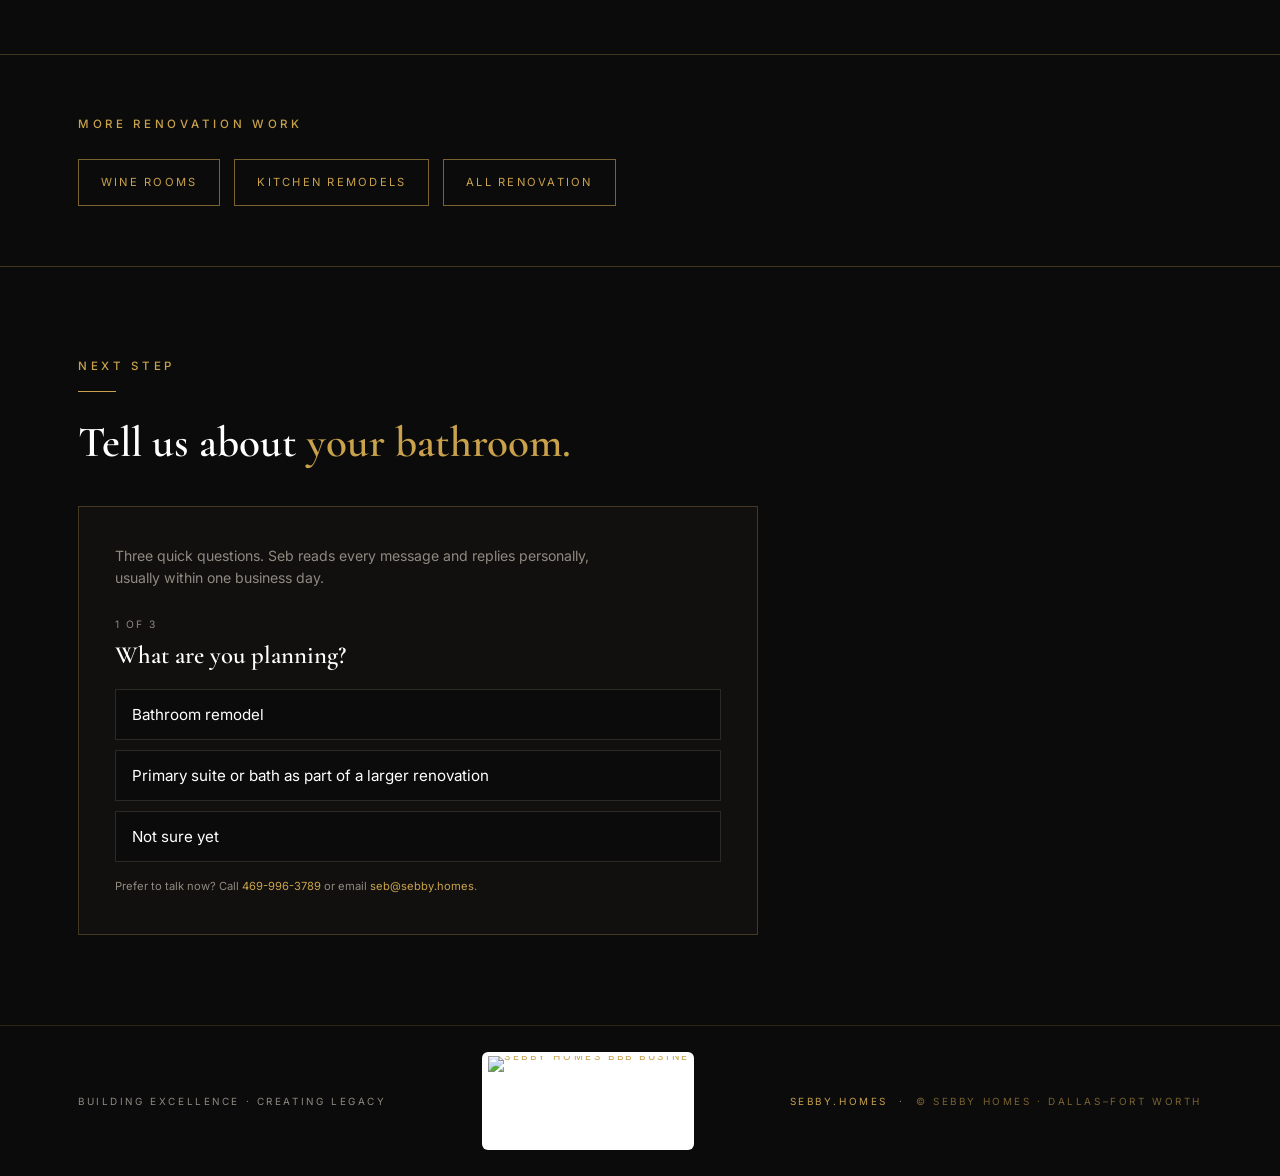
==== commit 471a1cdd: "Contact form: one question at a time Three steps instead of one long form: what you are planning, wh" ====
--- a/bathroom-remodel/index.html
+++ b/bathroom-remodel/index.html
@@ -226,6 +226,18 @@
 .cform .csub{font-size:.88rem;color:var(--muted-dim);line-height:1.6;max-width:500px}
 .cform form{margin-top:26px;display:grid;grid-template-columns:1fr 1fr;gap:16px 18px}
 .cform .full{grid-column:1/-1}
+.cform .cstep{grid-column:1/-1}
+.cform .cstep[hidden],.cform .cpick{display:none}
+.cform .cstepno{font-size:.64rem;letter-spacing:.2em;text-transform:uppercase;color:var(--muted-dim)}
+.cform .cq{font-family:'Cormorant Garamond',serif;font-weight:600;font-size:1.55rem;line-height:1.2;color:var(--white);margin:8px 0 18px}
+.cform .cchips{display:grid;gap:10px}
+.cform .cchip{background:#0B0B0B;border:1px solid #2c2a26;color:var(--white);padding:15px 16px;font-family:'Inter',sans-serif;font-size:.95rem;text-align:left;cursor:pointer;border-radius:0;transition:border-color .3s}
+.cform .cchip:hover,.cform .cchip.on{border-color:var(--gold)}
+.cform .cfields{display:grid;grid-template-columns:1fr 1fr;gap:16px 18px}
+.cform .cstep .csubmit{width:100%;margin-top:20px}
+.cform .cback{background:none;border:0;padding:0;margin-top:18px;color:var(--muted-dim);font-family:'Inter',sans-serif;font-size:.7rem;letter-spacing:.16em;text-transform:uppercase;cursor:pointer}
+.cform .cback:hover{color:var(--gold)}
+@media(max-width:640px){.cform .cfields{grid-template-columns:1fr}}
 .cform label{display:block;font-size:.64rem;letter-spacing:.2em;text-transform:uppercase;color:var(--muted-dim);margin-bottom:8px}
 .cform input,.cform select,.cform textarea{background:#0B0B0B;border:1px solid #2c2a26;color:var(--white);padding:13px 14px;font-family:'Inter',sans-serif;font-size:.92rem;width:100%;outline:none;border-radius:0;-webkit-appearance:none;appearance:none;transition:border-color .3s}
 .cform select{background-image:linear-gradient(45deg,transparent 50%,var(--gold) 50%),linear-gradient(135deg,var(--gold) 50%,transparent 50%);background-position:calc(100% - 19px) calc(50% + 1px),calc(100% - 13px) calc(50% + 1px);background-size:6px 6px,6px 6px;background-repeat:no-repeat;padding-right:38px;cursor:pointer}
@@ -422,52 +434,68 @@
     <hr class="rule">
     <h2>Tell us about <em>your bathroom.</em></h2>
     <div class="cform">
-      <div class="csub">A few details are enough to start, and an email or a phone number,
-      whichever you prefer. Seb reads every message and replies personally, usually
-      within one business day.</div>
+      <div class="csub">Three quick questions. Seb reads every message and replies
+      personally, usually within one business day.</div>
       <form id="cform" novalidate>
-        <div>
-          <label for="cname">Full name</label>
-          <input type="text" id="cname" name="name" autocomplete="name" required maxlength="80" placeholder="Your name">
+        <div class="cstep">
+          <div class="cstepno">1 of 3</div>
+          <div class="cq">What are you planning?</div>
+          <div class="cchips" data-for="ctype">
+            <button type="button" class="cchip">Bathroom remodel</button>
+            <button type="button" class="cchip">Primary suite or bath as part of a larger renovation</button>
+            <button type="button" class="cchip">Not sure yet</button>
+          </div>
         </div>
-        <div>
-          <label for="cemail">Email</label>
-          <input type="email" id="cemail" name="email" autocomplete="email" maxlength="120" placeholder="you@example.com">
+        <div class="cstep" hidden>
+          <div class="cstepno">2 of 3</div>
+          <div class="cq">When would you like to start?</div>
+          <div class="cchips" data-for="ctimeline">
+            <button type="button" class="cchip">Ready to start</button>
+            <button type="button" class="cchip">Within 6 months</button>
+            <button type="button" class="cchip">6 to 12 months</button>
+            <button type="button" class="cchip">Exploring</button>
+          </div>
+          <button type="button" class="cback">Back</button>
         </div>
-        <div>
-          <label for="cphone">Phone</label>
-          <input type="tel" id="cphone" name="phone" autocomplete="tel" maxlength="40" placeholder="469-000-0000">
+        <div class="cstep" hidden>
+          <div class="cstepno">3 of 3</div>
+          <div class="cq">Where should Seb reach you?</div>
+          <div class="cfields">
+            <div class="full">
+              <label for="cname">Full name</label>
+              <input type="text" id="cname" name="name" autocomplete="name" required maxlength="80" placeholder="Your name">
+            </div>
+            <div>
+              <label for="cphone">Phone</label>
+              <input type="tel" id="cphone" name="phone" autocomplete="tel" maxlength="40" placeholder="469-000-0000">
+            </div>
+            <div>
+              <label for="cemail">Email</label>
+              <input type="email" id="cemail" name="email" autocomplete="email" maxlength="120" placeholder="you@example.com">
+            </div>
+          </div>
+          <button class="csubmit" id="csubmit" type="submit">Start the Conversation</button>
+          <button type="button" class="cback">Back</button>
         </div>
-        <div>
-          <label for="clocation">Neighborhood <span style="text-transform:none;letter-spacing:.04em">(optional)</span></label>
-          <input type="text" id="clocation" name="location" maxlength="120" placeholder="Plano, Southlake, ...">
-        </div>
-        <div>
-          <label for="ctype">Project</label>
+        <div class="cpick" aria-hidden="true">
           <select id="ctype" name="projectType">
             <option selected>Bathroom remodel</option>
             <option>Primary suite or bath as part of a larger renovation</option>
             <option>Not sure yet</option>
           </select>
-        </div>
-        <div>
-          <label for="ctimeline">Timeline</label>
           <select id="ctimeline" name="timeline">
             <option>Ready to start</option>
             <option>Within 6 months</option>
             <option>6 to 12 months</option>
             <option>Exploring</option>
           </select>
-        </div>
-        <div class="full">
-          <label for="cmessage">The space you have in mind</label>
-          <textarea id="cmessage" name="message" maxlength="4000" placeholder="Which bath, what you want to change, tub or shower, anything that helps us prepare."></textarea>
+          <input type="hidden" id="clocation" name="location" value="">
+          <input type="hidden" id="cmessage" name="message" value="">
         </div>
         <div class="hp" aria-hidden="true">
           <label for="cwebsite">Website</label>
           <input type="text" id="cwebsite" name="website" tabindex="-1" autocomplete="off">
         </div>
-        <button class="csubmit full" id="csubmit" type="submit">Start the Conversation</button>
         <div class="cfine">Prefer to talk now? Call <a href="tel:+14699963789">469-996-3789</a>
         or email <a href="mailto:seb@sebby.homes">seb@sebby.homes</a>.</div>
       </form>
@@ -623,5 +651,29 @@
 });
 </script>
 <script type="text/javascript" src="https://seal-dallas.bbb.org/inc/legacy.js"></script>
+<script>
+/* ---------- contact form steps: one question at a time. The chips fill the hidden selects,
+   so the submit handler reads the same ids as before. ---------- */
+(() => {
+  const steps = [...cform.querySelectorAll('.cstep')];
+  const go = n => {
+    steps.forEach((s, i) => { s.hidden = i !== n; });
+    cform.closest('.cform').scrollIntoView({block: 'nearest', behavior: 'smooth'});
+  };
+  cform.querySelectorAll('.cchips').forEach(g => g.addEventListener('click', e => {
+    const b = e.target.closest('.cchip');
+    if (!b) return;
+    document.getElementById(g.dataset.for).value = b.textContent;
+    g.querySelectorAll('.cchip').forEach(c => c.classList.toggle('on', c === b));
+    go(steps.indexOf(g.closest('.cstep')) + 1);
+  }));
+  cform.querySelectorAll('.cback').forEach(b =>
+    b.addEventListener('click', () => go(steps.indexOf(b.closest('.cstep')) - 1)));
+  document.querySelectorAll('a[data-project]').forEach(a => a.addEventListener('click', () => {
+    const chip = [...cform.querySelectorAll('[data-for="ctype"] .cchip')].find(c => c.textContent === a.dataset.project);
+    if (chip) chip.click();
+  }));
+})();
+</script>
 </body>
 </html>
